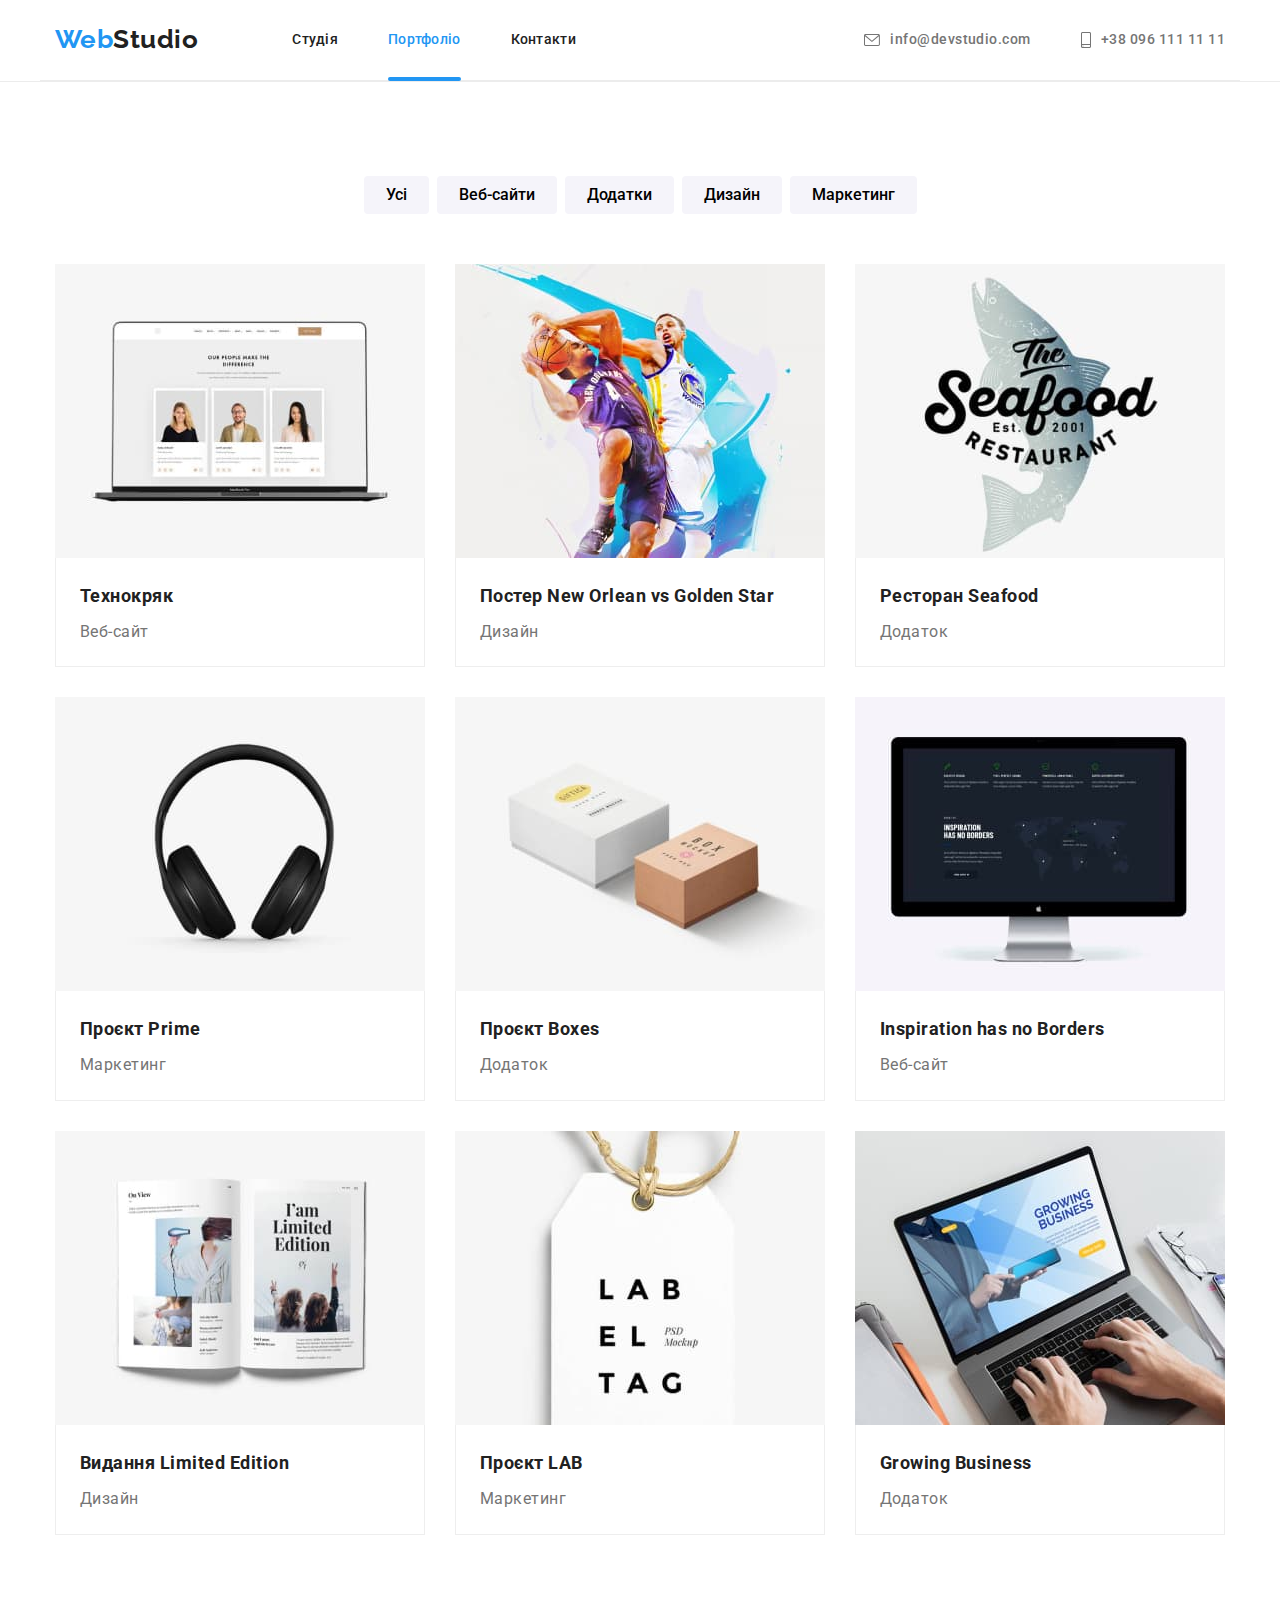
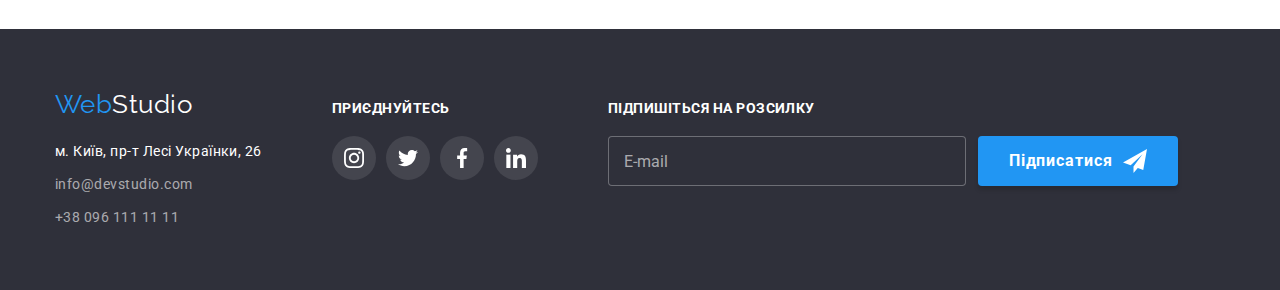
==== portfolio.html @ 0aae11cc "add correction hw8" ====
<!DOCTYPE html>
<html lang="uk">
  <head>
    <meta charset="UTF-8" />
    <meta name="viewport" content="width=device-width, initial-scale=1.0" />
    <title>Document</title>
    <link rel="preconnect" href="https://fonts.googleapis.com" />
    <link rel="preconnect" href="https://fonts.gstatic.com" crossorigin />
    <link
      href="https://fonts.googleapis.com/css2?family=Raleway:wght@700&family=Roboto:wght@400;500;700;900&display=swap"
      rel="stylesheet"
    />
    <link
      rel="stylesheet"
      href="https://cdn.jsdelivr.net/npm/modern-normalize@1.1.0/modern-normalize.min.css"
    />
    <link rel="stylesheet" href="./css/main.min.css" />
  </head>
  <body>
     <header class="page-header">
      <div class="container page-header">
        <nav class="page-navigation">
          <div class="logo">
            <a href="./index.html" class="logo__link" lang="en"
              >Web<span class="header-studio">Studio</span></a
            >
          </div>
          <ul class="menu">
            <li class="menu__item">
              <a class="link menu__link" href="./index.html"
                >Студія</a
              >
            </li>
            <li class="menu__item">
              <a class="link menu__link current-portfolio" href="portfolio.html">Портфоліо</a>
            </li>
            <li class="menu__item">
              <a class="link menu__link" href="#">Контакти</a>
            </li>
          </ul>
        </nav>
        <ul class="header-contact">
          <li class="header__list">
            <a class="link header__link" href="mailto:info@devstudio.com">
              <svg
                aria-label="іконка пошти"
                class="header__icon"
                width="16"
                height="12"
              >
                <use href="./images/symbol-defs2.svg#icon-envelope"></use></svg
              >info@devstudio.com</a
            >
          </li>
          <li class="header__list">
            <a class="link header__link" href="tel:380961111111">
              <svg
                aria-label="іконка телефону"
                class="header__icon"
                width="10"
                height="16"
              >
                <use
                  href="./images/symbol-defs2.svg#icon-smartphone"
                ></use></svg
              >+38 096 111 11 11</a
            >
          </li>
        </ul>
      </div>
    </header>
    <main>
      <section class="section">
        <div class="container hero-portfolio">
          <h1 class="visually-hidden">Portfolio</h1>
          <ul class="list-portfolio">
            <li>
              <button type="button" class="button button-section">Усі</button>
            </li>
            <li>
              <button type="button" class="button button-section">Веб-сайти</button>
            </li>
            <li>
              <button type="button" class="button button-section">Додатки</button>
            </li>
            <li>
              <button type="button" class="button button-section">Дизайн</button>
            </li>
            <li>
              <button type="button" class="button button-section">Маркетинг</button>
            </li>
          </ul>
          <ul class="portfolio-foto">
            <li>
              <a class="portfolio-link" href="#">
                <div class="portfolio-card">
                  <div class="team-list-img-wrapper">
                    <img src="./images/img8.jpg" alt="портрети" width="370" />
                    <p class="overlay">
                      Ресурс пропонує комплексні пропозиції з різним рівнем функціоналу та сервісів.
                      Все це дозволить відвідувачу отримати вичерпні відомості про компанію чи
                      приватну особу.
                    </p>
                  </div>
                  <div class="filter-list">
                    <h2 class="list-title">Технокряк</h2>
                    <p class="text-paragraph">Веб-сайт</p>
                  </div>
                </div>
              </a>
            </li>
            <li>
              <a class="portfolio-link" href="#">
                <div class="portfolio-card">
                  <div class="team-list-img-wrapper">
                    <img src="./images/img9.jpg" alt="гравці баскетболу" width="370" />
                    <p class="overlay">
                      Ресурс пропонує комплексні пропозиції з різним рівнем функціоналу та сервісів.
                      Все це дозволить відвідувачу отримати вичерпні відомості про компанію чи
                      приватну особу.
                    </p>
                  </div>
                  <div class="filter-list">
                    <h2 class="list-title">Постер New Orlean vs Golden Star</h2>
                    <p class="text-paragraph">Дизайн</p>
                  </div>
                </div>
              </a>
            </li>
            <li>
              <a class="portfolio-link" href="#">
                <div class="portfolio-card">
                  <div class="team-list-img-wrapper">
                    <img src="./images/img10.jpg" alt="логотип ресторану" width="370" />
                    <p class="overlay">
                      Ресурс пропонує комплексні пропозиції з різним рівнем функціоналу та сервісів.
                      Все це дозволить відвідувачу отримати вичерпні відомості про компанію чи
                      приватну особу.
                    </p>
                  </div>
                  <div class="filter-list">
                    <h2 class="list-title">Ресторан Seafood</h2>
                    <p class="text-paragraph">Додаток</p>
                  </div>
                </div>
              </a>
            </li>
            <li>
              <a class="portfolio-link" href="#">
                <div class="portfolio-card">
                  <div class="team-list-img-wrapper">
                    <img src="./images/img11.jpg" alt="навушники" width="370" />
                    <p class="overlay">
                      Ресурс пропонує комплексні пропозиції з різним рівнем функціоналу та сервісів.
                      Все це дозволить відвідувачу отримати вичерпні відомості про компанію чи
                      приватну особу.
                    </p>
                  </div>
                  <div class="filter-list">
                    <h2 class="list-title">Проєкт Prime</h2>
                    <p class="text-paragraph">Маркетинг</p>
                  </div>
                </div>
              </a>
            </li>
            <li>
              <a class="portfolio-link" href="#">
                <div class="portfolio-card">
                  <div class="team-list-img-wrapper">
                    <img src="./images/img12.jpg" alt="коробочки" width="370" />
                    <p class="overlay">
                      Ресурс пропонує комплексні пропозиції з різним рівнем функціоналу та сервісів.
                      Все це дозволить відвідувачу отримати вичерпні відомості про компанію чи
                      приватну особу.
                    </p>
                  </div>
                  <div class="filter-list">
                    <h2 class="list-title">Проєкт Boxes</h2>
                    <p class="text-paragraph">Додаток</p>
                  </div>
                </div>
              </a>
            </li>
            <li>
              <a class="portfolio-link" href="#">
                <div class="portfolio-card">
                  <div class="team-list-img-wrapper">
                    <img src="./images/img13.jpg" alt="епл-аймак" width="370" />
                    <p class="overlay">
                      Ресурс пропонує комплексні пропозиції з різним рівнем функціоналу та сервісів.
                      Все це дозволить відвідувачу отримати вичерпні відомості про компанію чи
                      приватну особу.
                    </p>
                  </div>
                  <div class="filter-list">
                    <h2 class="list-title">Inspiration has no Borders</h2>
                    <p class="text-paragraph">Веб-сайт</p>
                  </div>
                </div>
              </a>
            </li>
            <li>
              <a class="portfolio-link" href="#">
                <div class="portfolio-card">
                  <div class="team-list-img-wrapper">
                    <img src="./images/img14.jpg" alt="розгорнута книга" width="370" />
                    <p class="overlay">
                      Ресурс пропонує комплексні пропозиції з різним рівнем функціоналу та сервісів.
                      Все це дозволить відвідувачу отримати вичерпні відомості про компанію чи
                      приватну особу.
                    </p>
                  </div>
                  <div class="filter-list">
                    <h2 class="list-title">Видання Limited Edition</h2>
                    <p class="text-paragraph">Дизайн</p>
                  </div>
                </div>
              </a>
            </li>
            <li>
              <a class="portfolio-link" href="#">
                <div class="portfolio-card">
                  <div class="team-list-img-wrapper">
                    <img src="./images/img15.jpg" alt="бірка" width="370" />
                    <p class="overlay">
                      Ресурс пропонує комплексні пропозиції з різним рівнем функціоналу та сервісів.
                      Все це дозволить відвідувачу отримати вичерпні відомості про компанію чи
                      приватну особу.
                    </p>
                  </div>
                  <div class="filter-list">
                    <h2 class="list-title">Проєкт LAB</h2>
                    <p class="text-paragraph">Маркетинг</p>
                  </div>
                </div>
              </a>
            </li>
            <li>
              <a class="portfolio-link" href="#">
                <div class="portfolio-card">
                  <div class="team-list-img-wrapper">
                    <img src="./images/img16.jpg" alt="людина працює з ноутбуком" width="370" />
                    <p class="overlay">
                      Ресурс пропонує комплексні пропозиції з різним рівнем функціоналу та сервісів.
                      Все це дозволить відвідувачу отримати вичерпні відомості про компанію чи
                      приватну особу.
                    </p>
                  </div>
                  <div class="filter-list">
                    <h2 class="list-title">Growing Business</h2>
                    <p class="text-paragraph">Додаток</p>
                  </div>
                </div>
              </a>
            </li>
          </ul>
        </div>
      </section>
    </main>
    <footer class="footer">
      <div class="container footer-box">
        <div class="footer-general">
          <div class="logo-footer">
            <a href="./index.html" lang="en" class="footer-web"
              >Web<span class="footer-studio">Studio</span></a
            >
          </div>
          <address>
            <ul class="address-list">
              <li class="footer-link">
                <a
                  class="link-address"
                  href="https://goo.gl/maps/7mnVV2R6GEZQQfYV7"
                  target="_blank"
                  rel="noreferrer noopener nofollow"
                  >м. Київ, пр-т Лесі Українки, 26</a
                >
              </li>
              <li class="footer-link">
                <a class="address" href="mailto:info@devstudio.com">info@devstudio.com</a>
              </li>
              <li class="footer-link">
                <a class="address" href="tel:380961111111">+38 096 111 11 11</a>
              </li>
            </ul>
          </address>
        </div>
        <div class="footer-social">
          <p class="social-title">Приєднуйтесь</p>
          <ul class="social-footer-list">
            <li class="social-footer-item">
              <a href="" class="social-footer-link">
                <svg aria-label="іконка інстаграму" class="social-footer-icon">
                  <use href="./images/symbol-defs2.svg#icon-instagram"></use>
                </svg>
              </a>
            </li>
            <li class="social-footer-item">
              <a href="" class="social-footer-link">
                <svg aria-label="іконка твітеру" class="social-footer-icon">
                  <use href="./images/symbol-defs2.svg#icon-twitter"></use>
                </svg>
              </a>
            </li>
            <li class="social-footer-item">
              <a href="" class="social-footer-link">
                <svg aria-label="іконка фейсбуку" class="social-footer-icon">
                  <use href="./images/symbol-defs2.svg#icon-facebook"></use>
                </svg>
              </a>
            </li>
            <li class="social-footer-item">
              <a href="" class="social-footer-link">
                <svg aria-label="іконка лінкедину" class="social-footer-icon">
                  <use href="./images/symbol-defs2.svg#icon-linkedin"></use>
                </svg>
              </a>
            </li>
          </ul>
        </div>
            <div class="footer-signature">
          <p class="footer-form-title">Підпишіться на розсилку</p>
          <form class="footer-form">
            <label class="footer-form-field">
              <input type="email" class="footer-form-iput" name="user_email" placeholder="E-mail" />
            </label>
            <span class="footer-form-input-wrapper">
              <button type="submit" class="footer-form-submit">
                Підписатися
                <svg
                  aria-label="іконка літачка"
                  class="footer-form-button-icon"
                  width="24"
                  height="24"
                >
                  <use href="./images/symbol-defs2.svg#icon-icon-send"></use>
                </svg>
              </button>
            </span>
          </form>
        </div>
      </div>
      </div>
    </footer>
  </body>
</html>
---- css/main.min.css ----
:root{--main-font-family: "Roboto", sans-serif;--main-color: #212121;--main-light-color: #ffffff;--accent-color: #2196f3;--secondary-color: #757575;--footer-color: #2f303a;--button-color: #f5f4fa;--trnsition-dur-and-func: 250ms cubic-bezier(0.4, 0, 0.2, 1)}.visually-hidden{position:absolute;white-space:nowrap;width:1px;height:1px;overflow:hidden;border:0;padding:0;clip:rect(0 0 0 0);clip-path:inset(50%);margin:-1px}h1,h2,h4,p{margin-top:0;margin-bottom:0}ul,ol{margin-top:0;margin-bottom:0;padding-left:0}img{display:block}body{font-family:var(--main-font-family);font-size:16px;color:var(--main-color);letter-spacing:.03em}a{text-decoration:none}li{list-style-type:none}.section{padding-top:94px;padding-bottom:94px}.container{width:1200px;margin-left:auto;margin-right:auto;padding-left:15px;padding-right:15px}.button{border:none;cursor:pointer;font-family:inherit;font-weight:500;font-size:16px;line-height:1.6;background-color:var(--main-light-color);transition:background-color var(--trnsition-dur-and-func),color var(--trnsition-dur-and-func),box-shadow var(--trnsition-dur-and-func)}.button:hover,.button:focus{background-color:var(--accent-color);color:var(--main-light-color);box-shadow:0 2px 2px 0 rgba(0,0,0,.12),0 1px 2px 0 rgba(0,0,0,.08),0 3px 1px 0 rgba(0,0,0,.1)}.title-company{text-align:center;margin-bottom:50px;font-weight:700;font-size:36px;line-height:1.1;color:var(--main-color)}.logo{margin-right:94px}.backdrop{position:fixed;top:0;left:0;z-index:555;width:100%;height:100%;background-color:rgba(0,0,0,.2);transition:opacity 250ms ease,visibility 250ms ease}.backdrop.is-hidden{visibility:hidden;opacity:0;pointer-events:none}.modal{position:absolute;top:50%;left:50%;transform:translate(-50%, -50%);width:528px;min-height:581px;padding:40px;background-color:var(--main-light-color);box-shadow:0 2px 1px 0 rgba(0,0,0,.2),0 1px 1px 0 rgba(0,0,0,.14),0 1px 3px 0 rgba(0,0,0,.12)}.modal-close-btn{position:absolute;top:8px;right:8px;display:flex;align-items:center;justify-content:center;width:30px;height:30px;border-radius:50px;background-color:rgba(0,0,0,0);border:1px solid rgba(0,0,0,.1);padding:0;cursor:pointer;transition:fill var(--trnsition-dur-and-func)}.modal-close-btn:focus,.modal-close-btn:hover{fill:var(--accent-color)}.modal-form-title{font-size:20px;line-height:1.2;font-weight:700;font-family:var(--main-font-family);text-align:center;margin-bottom:30px}.modal-form{display:flex;flex-direction:column}.modal-form-field{margin-bottom:10px}.modal-form-field-desc{display:block;margin-bottom:4px;font-size:12px;line-height:1.2;color:var(--secondary-color)}.modal-form-input-wrapper{position:relative;display:block}.modal-form-input{width:100%;height:40px;border-radius:4px;border:1px solid rgba(33,33,33,.2);padding-left:42px;transition:border-color var(--trnsition-dur-and-func)}.modal-form-input:focus{border-color:var(--accent-color);outline:none}.modal-form-input-icon{position:absolute;top:50%;left:12px;transform:translateY(-50%);transition:fill var(--trnsition-dur-and-func)}.modal-form-input:focus+.modal-form-input-icon{fill:var(--accent-color)}.modal-form-message{display:block;width:100%;height:120px;border-radius:4px;border:1px solid rgba(33,33,33,.2);padding:12px 16px;resize:none;transition:border-color var(--trnsition-dur-and-func)}.modal-form-message::placeholder{font-weight:400;font-size:12px;font-family:var(--main-font-family);color:rgba(117,117,117,.5)}.modal-form-message:focus{border-color:var(--accent-color);outline:none}.modal-form-link{position:relative;color:var(--accent-color)}.modal-form-link::after{position:absolute;content:"";display:block;bottom:6px;width:100%;height:1px;background-color:var(--accent-color);border-radius:1px}.modal-form-check-field{display:flex;align-items:center;margin-bottom:30px;font-weight:400;font-size:14px;line-height:1.7;color:var(--secondary-color)}.modal-form-check{position:absolute;appearance:none}.modal-form-own-checkbox{margin-right:7px;border-radius:2px;border:1px solid var(--main-color);cursor:pointer}.modal-form-check:checked+.modal-form-own-checkbox{background-color:var(--accent-color);border:none}.modal-form-own-checkbox-icon{display:none}.modal-form-check:checked+.modal-form-own-checkbox .modal-form-own-checkbox-icon{display:block}.modal-form-submit{display:block;border-radius:4px;padding:10px 32px;min-width:200px;margin-left:auto;margin-right:auto;border:none;font-family:"Roboto";font-style:normal;font-weight:700;font-size:16px;line-height:1.8;letter-spacing:.06em;cursor:pointer;background-color:var(--accent-color);color:var(--main-light-color);box-shadow:0 4px 4px 0 rgba(0,0,0,.15);transition:background-color var(--trnsition-dur-and-func)}.modal-form-submit:hover,.modal-form-submit:focus{background-color:#188ce8}.page-header{border-bottom:1px solid #ececec;background-color:var(--main-light-color)}.page-header{display:flex;justify-content:space-between;align-items:center}.header-studio{font-size:26px;line-height:1.2;font-weight:700;font-family:"Raleway",sans-serif;color:var(--main-color)}.logo__link{font-size:26px;line-height:1.2;font-weight:700;font-family:"Raleway",sans-serif;color:var(--accent-color)}.page-navigation{display:flex;align-items:center}.menu{display:flex;align-items:center;column-gap:50px}.menu__item{display:block}.header-contact{display:flex;align-items:center;margin-left:auto;gap:50px}.menu__link{padding-top:32px;padding-bottom:32px;color:var(--main-color);font-weight:500;font-size:14px;line-height:1.1;letter-spacing:.02em}.link.menu__link{position:relative;display:inline-block;transition:color var(--trnsition-dur-and-func)}.link.header__link{display:flex;align-items:center;color:var(--secondary-color);transition:color var(--trnsition-dur-and-func)}.link:hover,.link:focus{background-color:var(--accent-color);color:var(--accent-color);background-color:var(--main-light-color)}.header__icon{margin-right:10px;justify-content:center;align-items:center;fill:currentColor}.header__link{padding-top:32px;padding-bottom:32px;font-weight:500;font-size:14px;line-height:1.1;color:var(--secondary-color)}.header__list{display:block}.current-studio{color:var(--accent-color)}.current-studio::after{position:absolute;content:"";display:block;bottom:-1px;width:100%;height:4px;background-color:var(--accent-color);border-radius:2px}.hero-box__title{margin-bottom:30px;font-weight:900;font-size:44px;line-height:1.3;color:var(--main-light-color);text-transform:uppercase;text-align:center}.hero.img{max-width:1600px;height:600px;margin-right:auto;margin-left:auto;background-image:linear-gradient(rgba(47, 48, 58, 0.4), rgba(47, 48, 58, 0.4)),url("../images/Img17.jpg");background-size:cover}.container.hero-box{width:700px}.hero{padding-top:200px;padding-bottom:200px;background:var(--footer-color)}.hero-box__button{display:block;border-radius:4px;padding:10px 32px;min-width:216px;margin-left:auto;margin-right:auto;border:none;font-family:"Roboto";font-style:normal;font-weight:700;font-size:16px;line-height:1.8;letter-spacing:.06em;cursor:pointer;background-color:var(--accent-color);color:var(--main-light-color);transition:background-color var(--trnsition-dur-and-func)}.hero-box__button:hover,.hero-box__button:focus{background-color:#188ce8;color:var(--main-light-color)}.features-section{padding-top:94px;padding-bottom:94px}.features{display:flex;gap:30px}.features-text{width:270px}.background-features{display:flex;background-color:var(--button-color);height:120px;margin-bottom:30px;align-items:center;justify-content:center}.section-title{margin-top:0;margin-bottom:10px;font-weight:700;font-size:14px;line-height:1.1;color:var(--footer-color);text-transform:uppercase}.section-text{font-weight:400;font-size:14px;line-height:1.7;color:var(--secondary-color)}.labor-section{padding-bottom:94px}.examples-list-img-wrapper{position:relative}.overlay-examples{position:absolute;display:flex;align-items:center;justify-content:center;bottom:0;width:100%;height:70px;background-color:rgba(47,48,58,.8);color:var(--main-light-color);font-weight:700;font-size:14px;line-height:1.1;text-transform:uppercase}.examples{display:flex;gap:30px}.company-box{display:flex;gap:30px}.our-company{padding-top:94px;padding-bottom:94px;background-color:var(--button-color)}.text-company{background-color:var(--main-light-color)}.company-info{text-align:center;padding:30px}.img-title{margin-top:0;margin-bottom:10px;font-weight:500;font-size:16px;line-height:1.1;color:var(--main-color);letter-spacing:.03em}.foto-text{font-weight:400;font-size:16px;line-height:1.1;margin-bottom:16px;color:var(--secondary-color)}.social-list-link{display:flex;align-items:center;justify-content:center;width:44px;height:44px;border-radius:50%;background-color:#fff;transition:background-color var(--trnsition-dur-and-func)}.social-list-link:hover,.social-list-link:focus{background-color:var(--accent-color)}.social-list{display:flex;justify-content:center;column-gap:10px}.social-list-icon{width:20px;height:20px;fill:#afb1b8;transition:fill var(--trnsition-dur-and-func)}.social-list-link:hover .social-list-icon,.social-list-link:focus .social-list-icon{fill:#fff}.client-list{display:flex;align-items:center;justify-content:center;gap:30px}.client-list-link{display:flex;align-items:center;justify-content:center;border-radius:4px;border:1px solid #afb1b8;background-color:var(--main-light-color);color:#afb1b8;width:170px;height:92px;transition:color var(--trnsition-dur-and-func),border var(--trnsition-dur-and-func)}.client-list-link:hover,.client-list-link:focus{color:var(--accent-color);border-color:var(--accent-color)}.client-logo{fill:currentColor}.footer{padding-top:60px;padding-bottom:60px;background:#2f303a}.logo-footer{display:inline-block;margin-bottom:20px}.footer-box{display:flex;gap:70px;align-items:baseline}.footer-web{color:var(--accent-color);font-size:26px;line-height:1.2;font-family:"Raleway",sans-serif}.footer-studio{color:var(--main-light-color);font-size:26px;line-height:1.2;font-family:"Raleway",sans-serif}.link-address{color:var(--main-light-color);font-style:normal;font-weight:400;font-size:14px;line-height:1.7;transition:color var(--trnsition-dur-and-func)}.link-address:hover,.link-address:focus{color:var(--accent-color)}.address{color:rgba(255,255,255,.6);font-size:14px;line-height:1.7;font-style:normal;transition:color var(--trnsition-dur-and-func)}.address:hover,.address:focus{color:var(--accent-color)}.social-title{margin-top:0;margin-bottom:20px;font-weight:700;font-size:14px;line-height:1.1;color:var(--main-light-color);text-transform:uppercase}.social-footer-link{display:flex;display:flex;align-items:center;justify-content:center;width:44px;height:44px;border-radius:50%;background-color:rgba(255,255,255,.1);transition:background-color var(--trnsition-dur-and-func)}.social-footer-link:hover,.social-footer-link:focus{background-color:var(--accent-color)}.social-footer-list{display:flex;align-items:center;justify-content:center;column-gap:10px}.social-footer-icon{width:20px;height:20px;fill:#fff}.footer-link{margin-bottom:9px}.footer-link:last-child{margin-bottom:0}.footer-form{display:flex}.footer-form-field{margin-right:12px}.footer-form-button-icon{margin-left:10px}.footer-form-iput-wrapper{display:block}.footer-form-iput{width:100%;height:50px;width:358px;border-radius:4px;border:1px solid rgba(33,33,33,.2);padding:15px;background-color:#2f303a;border:1px solid rgba(255,255,255,.3);color:rgba(255,255,255,.6)}.footer-form-iput::placeholder{font-family:var(--main-font-family);font-size:16px;font-weight:400;line-height:1.3;color:rgba(255,255,255,.6)}.footer-form-title{margin-top:0;margin-bottom:20px;font-weight:700;font-size:14px;line-height:1.1;color:var(--main-light-color);text-transform:uppercase}.footer-form-submit{display:flex;align-items:center;justify-content:center;border-radius:4px;min-width:200px;min-height:50px;margin-left:auto;margin-right:auto;border:none;font-family:"Roboto";font-style:normal;font-weight:700;font-size:16px;line-height:1.8;letter-spacing:.06em;cursor:pointer;background-color:var(--accent-color);color:var(--main-light-color);box-shadow:0 4px 4px 0 rgba(0,0,0,.15);transition:background-color var(--trnsition-dur-and-func)}.footer-form-submit:hover,.footer-form-submit:focus{background-color:#188ce8}.container.hero-portfolio{margin-left:auto;margin-right:auto}.list-portfolio{display:flex;align-items:center;justify-content:center;gap:8px;margin-bottom:50px}.portfolio-foto{display:flex;gap:30px;flex-wrap:wrap}.filter-list{padding:20px 24px;border-bottom:1px solid #eee;border-left:1px solid #eee;border-right:1px solid #eee}.portfolio-link{display:block;transition:box-shadow var(--trnsition-dur-and-func)}.portfolio-link:hover,.portfolio-link:focus{box-shadow:0px 1px 1px rgba(0,0,0,.12),0px 4px 4px rgba(0,0,0,.06),1px 4px 6px rgba(0,0,0,.16)}.current-portfolio{color:var(--accent-color)}.current-portfolio::after{position:absolute;content:"";display:block;bottom:-1px;width:100%;height:4px;background-color:var(--accent-color);border-radius:2px}.button-section{padding:6px 22px;border-radius:4px;background:var(--button-color)}.team-list-img-wrapper{position:relative;overflow:hidden}.overlay{position:absolute;top:0;left:0;height:100%;width:100%;font-size:18px;overflow:auto;color:var(--main-light-color);background-color:rgba(33,150,243,.9);padding:63px 24px;line-height:1.6;transform:translateY(100%);transition:transform var(--trnsition-dur-and-func)}.portfolio-link:hover .overlay,.portfolio-link:focus .overlay{transform:translate(0%)}.list-title{margin-bottom:4px;font-weight:700;font-size:18px;line-height:2;color:var(--main-color)}.text-paragraph{font-weight:400;font-size:16px;line-height:1.8;color:var(--secondary-color)}/*# sourceMappingURL=main.min.css.map */
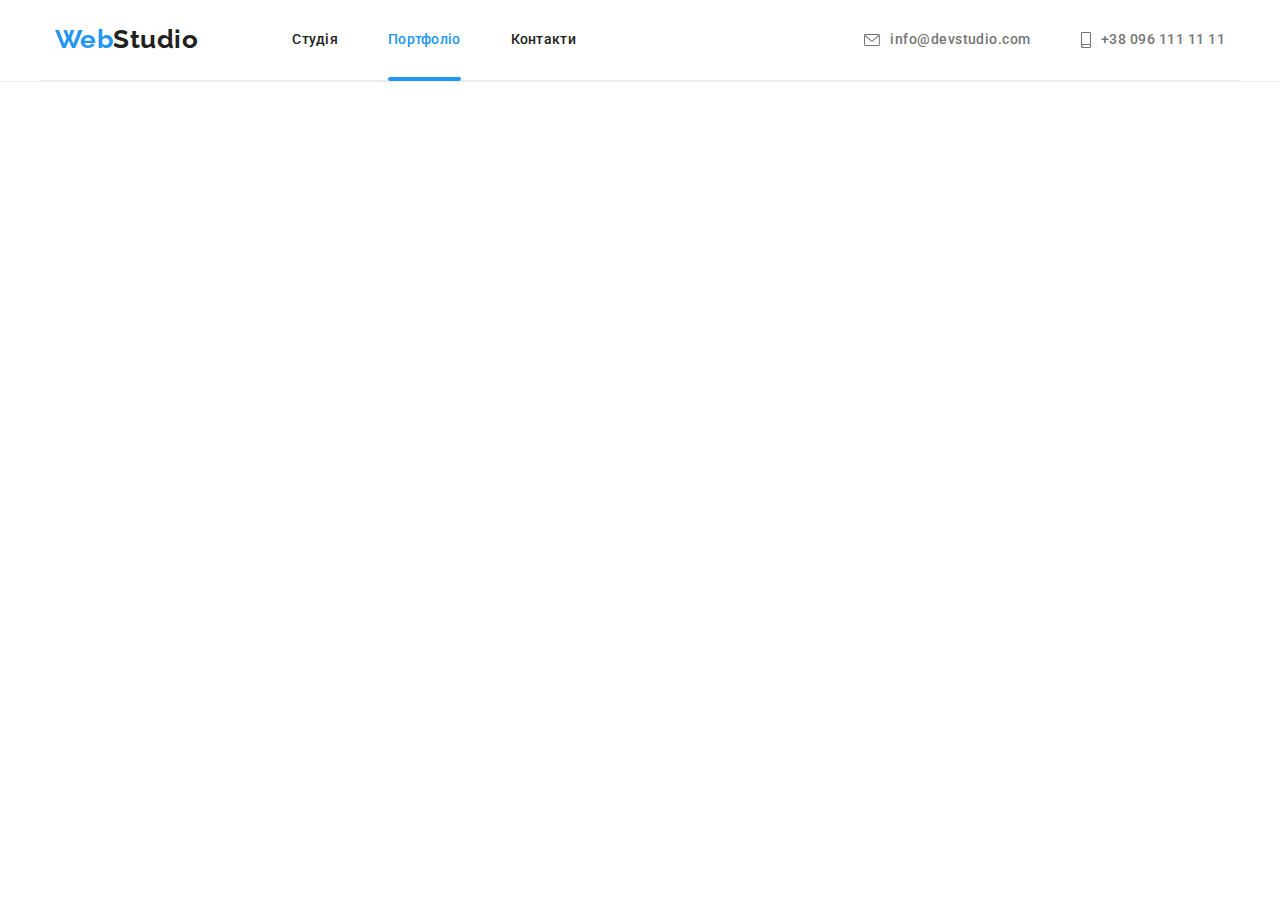
==== commit 6d91e77e: "add correction hw8-1" ====
--- a/portfolio.html
+++ b/portfolio.html
@@ -17,7 +17,7 @@
     <link rel="stylesheet" href="./css/main.min.css" />
   </head>
   <body>
-     <header class="page-header">
+    <header class="page-header">
       <div class="container page-header">
         <nav class="page-navigation">
           <div class="logo">
@@ -27,12 +27,12 @@
           </div>
           <ul class="menu">
             <li class="menu__item">
-              <a class="link menu__link" href="./index.html"
-                >Студія</a
+              <a class="link menu__link" href="./index.html">Студія</a>
+            </li>
+            <li class="menu__item">
+              <a class="link menu__link current-portfolio" href="portfolio.html"
+                >Портфоліо</a
               >
-            </li>
-            <li class="menu__item">
-              <a class="link menu__link current-portfolio" href="portfolio.html">Портфоліо</a>
             </li>
             <li class="menu__item">
               <a class="link menu__link" href="#">Контакти</a>
@@ -69,7 +69,7 @@
         </ul>
       </div>
     </header>
-    <main>
+    <!-- <main>
       <section class="section">
         <div class="container hero-portfolio">
           <h1 class="visually-hidden">Portfolio</h1>
@@ -343,4 +343,6 @@
       </div>
     </footer>
   </body>
+</html> -->
+  </body>
 </html>
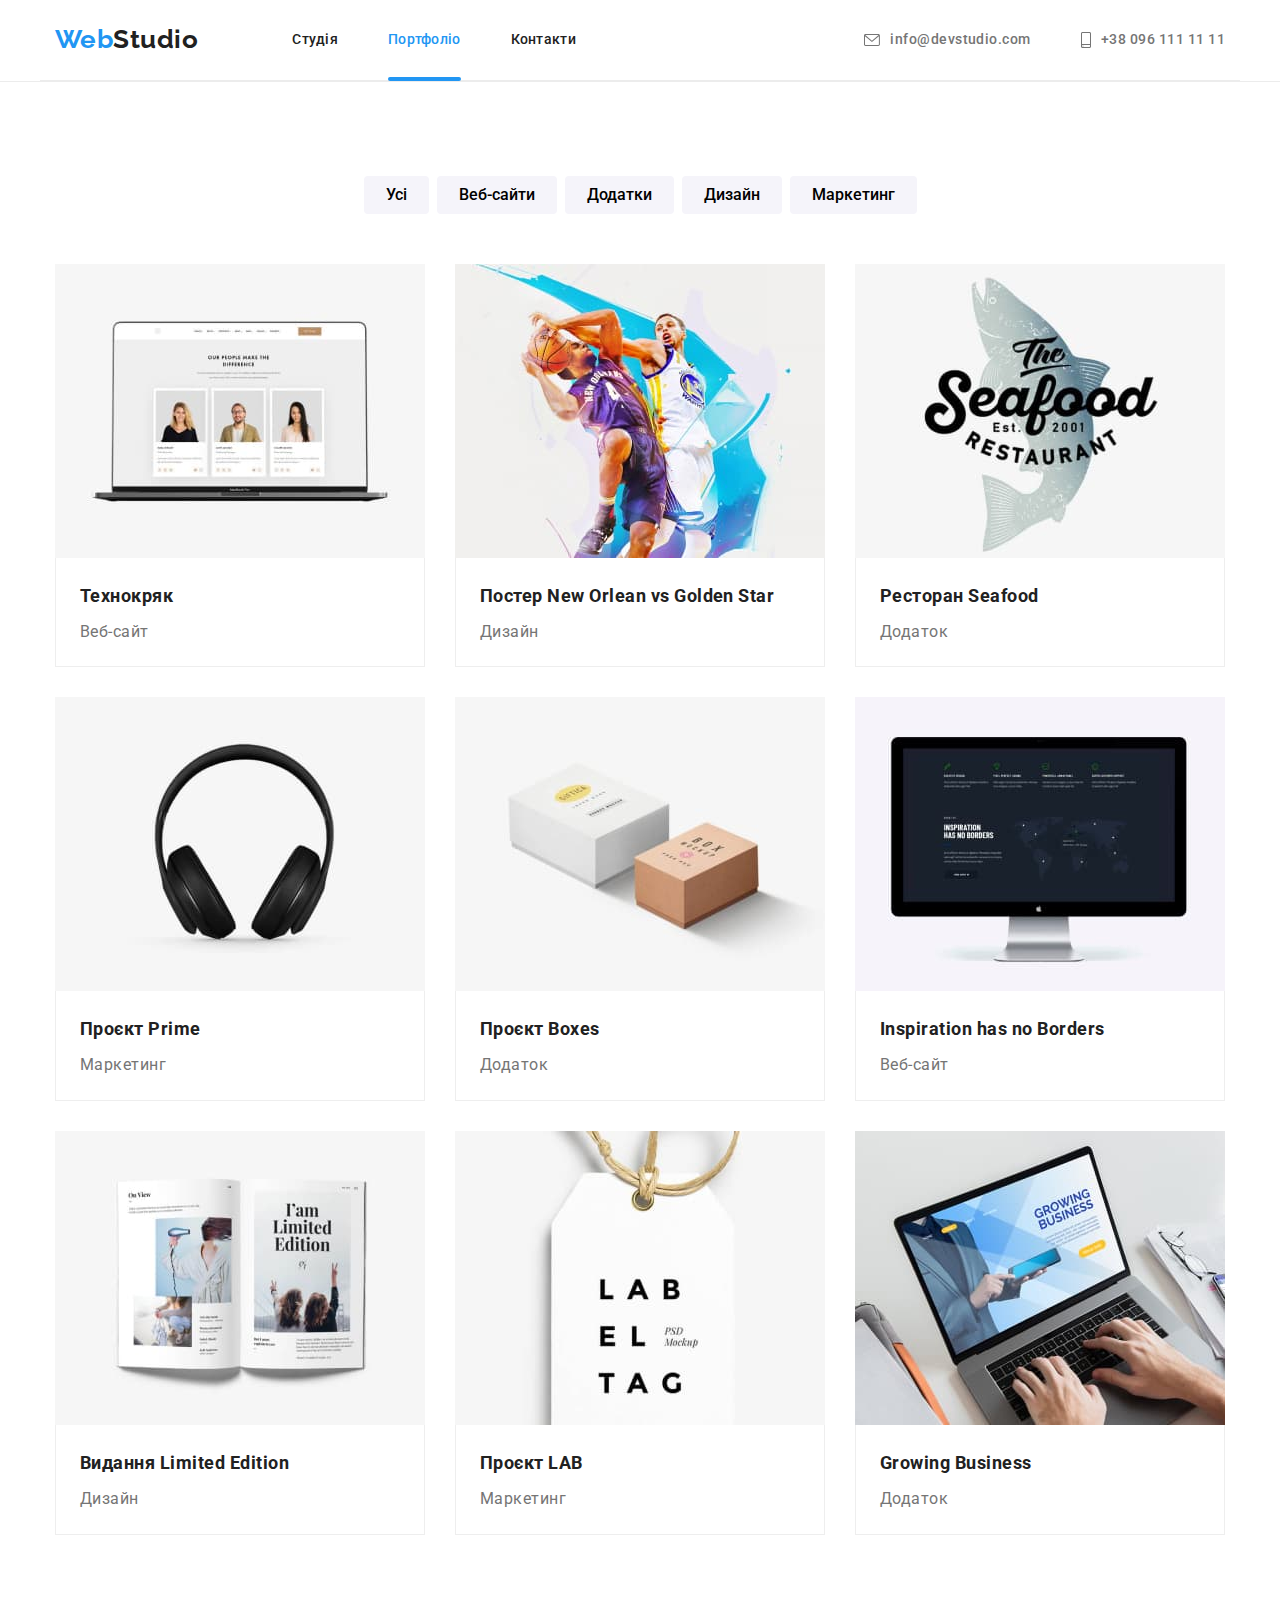
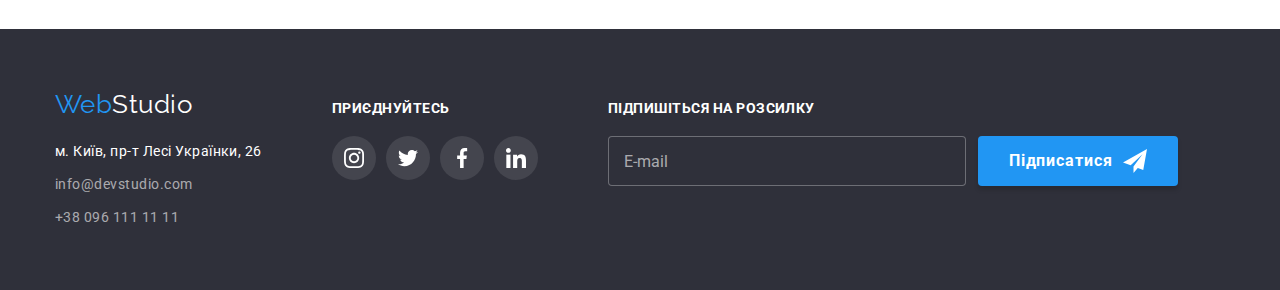
==== commit 5d4ffb45: "add correct hm 8-2" ====
--- a/portfolio.html
+++ b/portfolio.html
@@ -69,7 +69,7 @@
         </ul>
       </div>
     </header>
-    <!-- <main>
+    <main>
       <section class="section">
         <div class="container hero-portfolio">
           <h1 class="visually-hidden">Portfolio</h1>
@@ -343,6 +343,6 @@
       </div>
     </footer>
   </body>
-</html> -->
+</html>
   </body>
 </html>
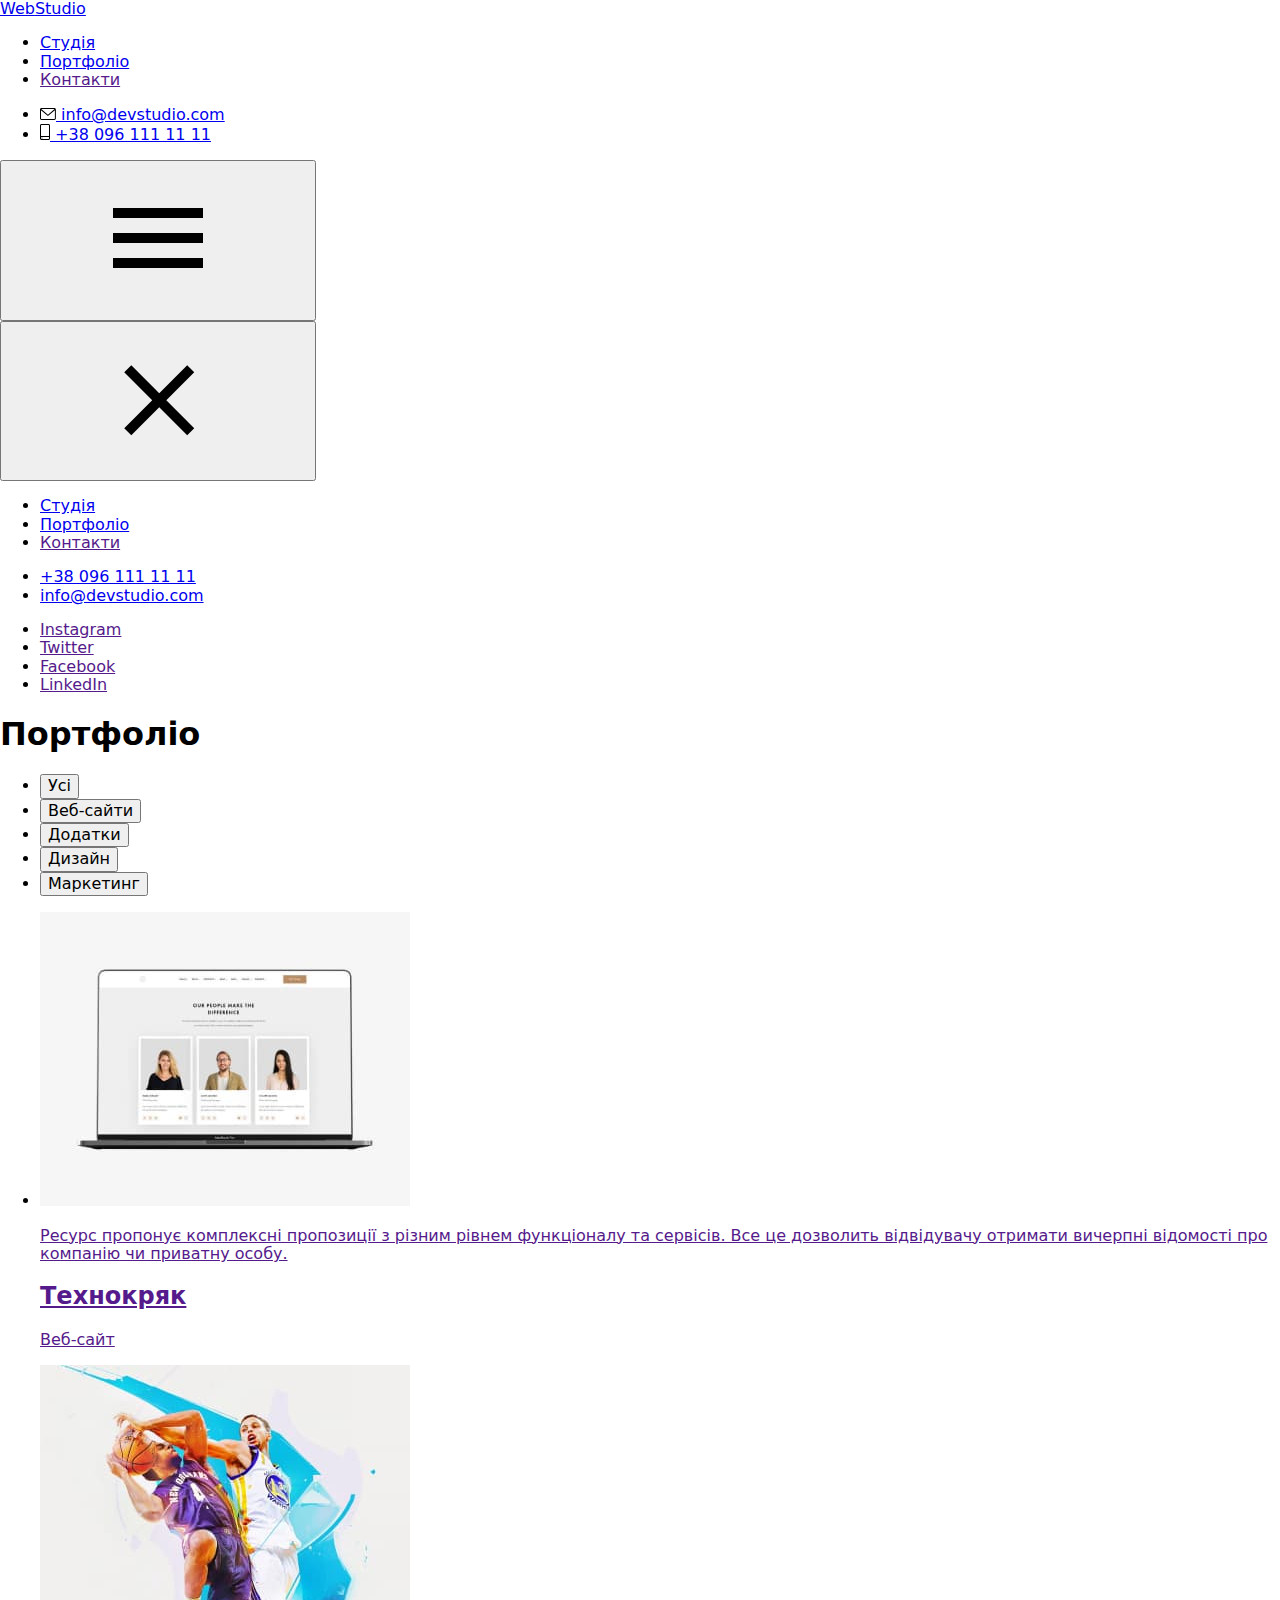
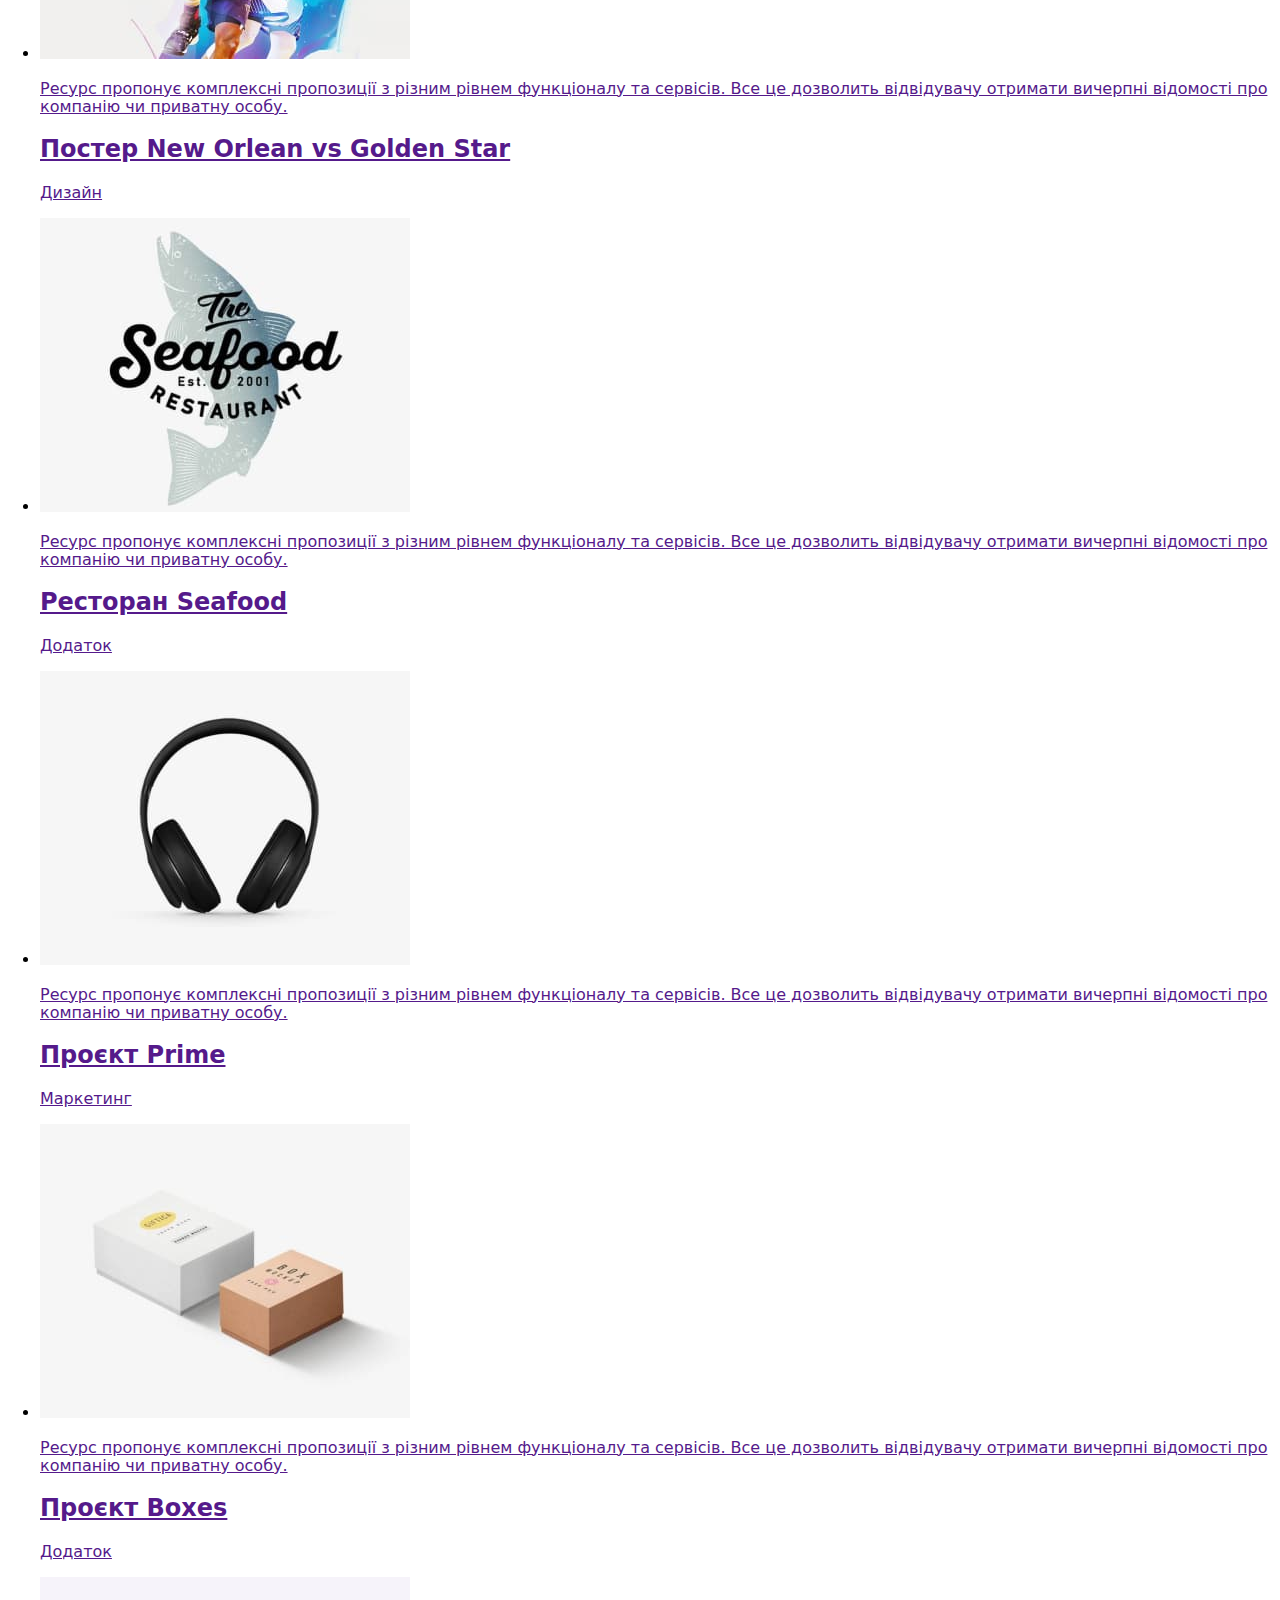
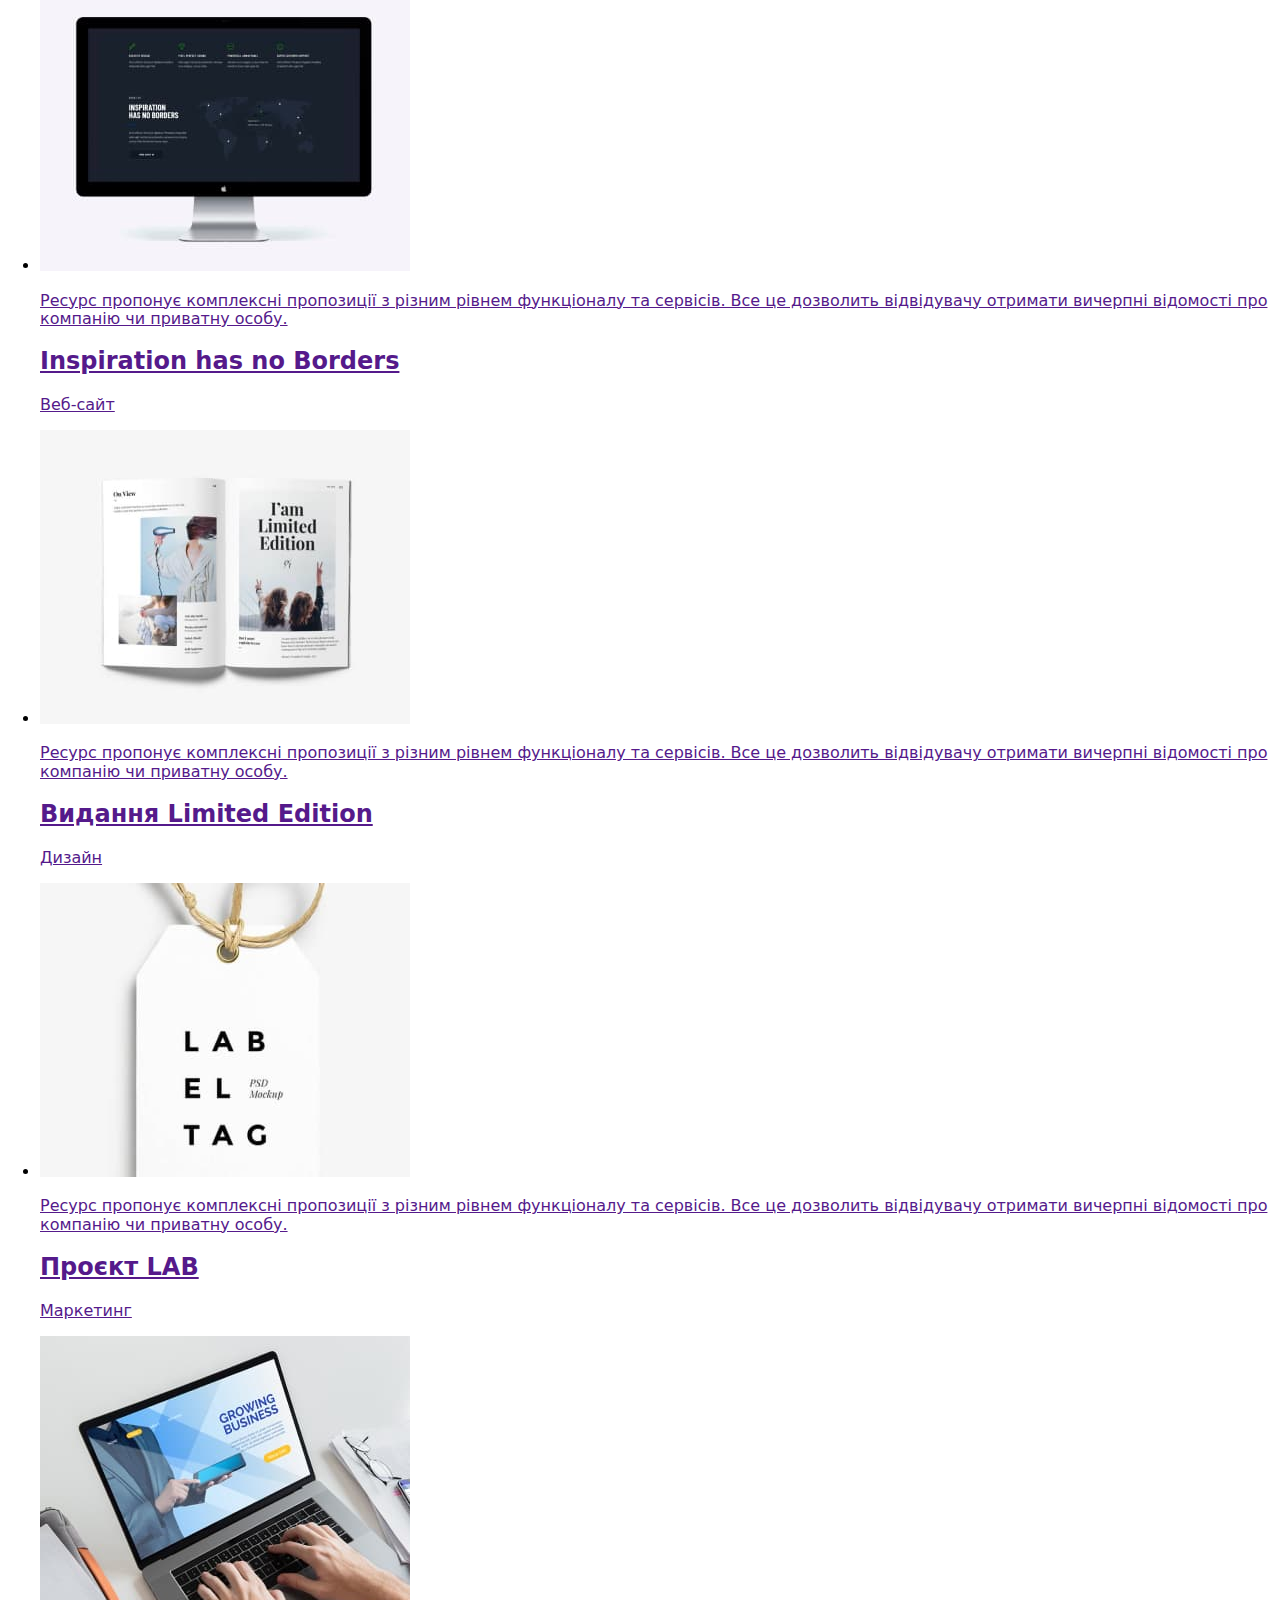
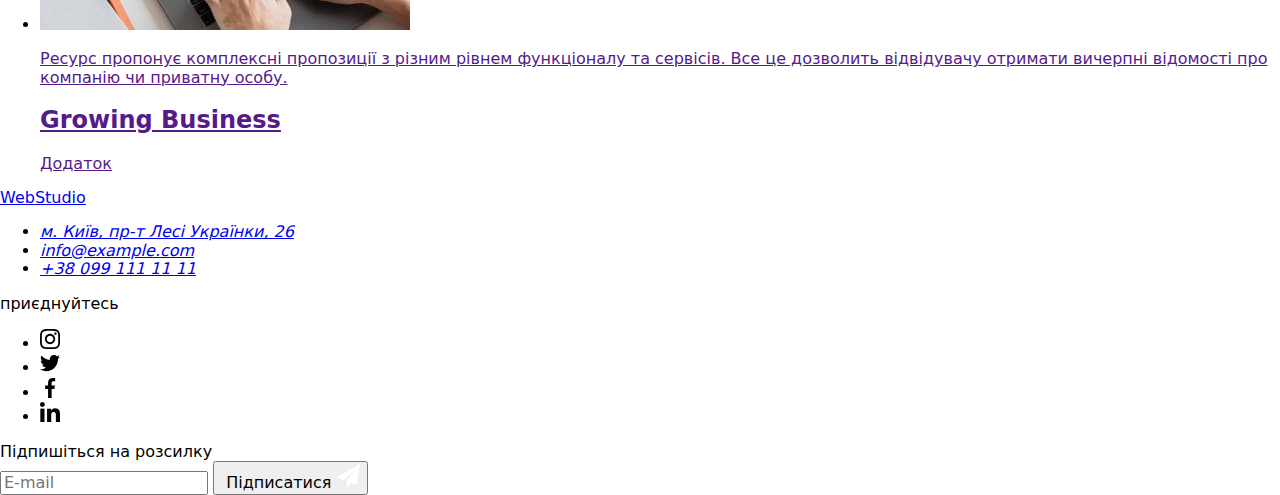
==== commit 3e44f006: "added changes" ====
--- a/portfolio.html
+++ b/portfolio.html
@@ -2,8 +2,9 @@
 <html lang="uk">
   <head>
     <meta charset="UTF-8" />
+    <meta http-equiv="X-UA-Compatible" content="IE=edge" />
     <meta name="viewport" content="width=device-width, initial-scale=1.0" />
-    <title>Document</title>
+    <title>Web Studio</title>
     <link rel="preconnect" href="https://fonts.googleapis.com" />
     <link rel="preconnect" href="https://fonts.gstatic.com" crossorigin />
     <link
@@ -16,240 +17,550 @@
     />
     <link rel="stylesheet" href="./css/main.min.css" />
   </head>
+
   <body>
     <header class="page-header">
-      <div class="container page-header">
-        <nav class="page-navigation">
-          <div class="logo">
-            <a href="./index.html" class="logo__link" lang="en"
-              >Web<span class="header-studio">Studio</span></a
-            >
-          </div>
+      <div class="page-header__container container">
+        <a class="logo page-header__logo link" href="./index.html"
+          >Web<span class="page-header__logo_black-text">Studio</span>
+        </a>
+        <nav class="page-header__menu">
           <ul class="menu">
-            <li class="menu__item">
-              <a class="link menu__link" href="./index.html">Студія</a>
-            </li>
-            <li class="menu__item">
-              <a class="link menu__link current-portfolio" href="portfolio.html"
+            <li class="list">
+              <a class="menu__link link" href="./index.html">Студія</a>
+            </li>
+            <li class="list">
+              <a
+                class="menu__link menu__link_current link"
+                href="./portfolio.html"
                 >Портфоліо</a
               >
             </li>
-            <li class="menu__item">
-              <a class="link menu__link" href="#">Контакти</a>
+            <li class="list">
+              <a class="menu__link link" href="">Контакти</a>
             </li>
           </ul>
         </nav>
-        <ul class="header-contact">
-          <li class="header__list">
-            <a class="link header__link" href="mailto:info@devstudio.com">
-              <svg
-                aria-label="іконка пошти"
-                class="header__icon"
-                width="16"
-                height="12"
+        <ul class="page-header__contact">
+          <li class="page-header__item_width-email list">
+            <a
+              class="page-header__contacts-link link"
+              href="mailto:info@devstudio.com"
+            >
+              <svg lang="en" aria-label="e-mail icon" width="16" height="12">
+                <use href="./images/symbol-defs2.svg#icon-envelope"></use>
+              </svg>
+              info@devstudio.com</a
+            >
+          </li>
+          <li class="page-header__item_width-tell list">
+            <a class="page-header__contacts-link link" href="tel:+380961111111">
+              <svg lang="en" aria-label="phone icon" width="10" height="16">
+                <use href="./images/symbol-defs2.svg#icon-smartphone"></use>
+              </svg>
+              +38 096 111 11 11</a
+            >
+          </li>
+        </ul>
+        <button
+          type="button"
+          class="page-header__btn js-open-menu"
+          aria-expanded="false"
+          aria-controls="mobile-menu"
+        >
+          <svg
+            class="page-header__icon-burger"
+            lang="en"
+            aria-label="menu button"
+          >
+            <use href="./images/symbol-defs2.svg#icon-burger"></use>
+          </svg>
+        </button>
+      </div>
+    </header>
+    <div class="mobile-menu js-menu-container" id="mobile-menu">
+      <div class="container mobile-menu__container">
+        <button class="mobile-menu__btn js-close-menu">
+          <svg
+            class="mobile-menu__icon-close"
+            lang="en"
+            aria-label="menu close button"
+          >
+            <use href="./images/symbol-defs2.svg#icon-close-mobile"></use>
+          </svg>
+        </button>
+        <nav class="mobile-menu-nav">
+          <ul class="mobile-menu-nav__container">
+            <li class="list">
+              <a
+                class="mobile-menu-nav__link mobile-menu-nav__link_current link"
+                href="./index.html"
+                >Студія</a
               >
-                <use href="./images/symbol-defs2.svg#icon-envelope"></use></svg
+            </li>
+            <li class="list">
+              <a class="mobile-menu-nav__link link" href="./portfolio.html"
+                >Портфоліо</a
+              >
+            </li>
+            <li class="list">
+              <a class="mobile-menu-nav__link link" href="">Контакти</a>
+            </li>
+          </ul>
+        </nav>
+        <ul class="mobile-menu-contacts">
+          <li class="list">
+            <a class="mobile-menu-contacts__tell link" href="tel:+380961111111"
+              >+38 096 111 11 11</a
+            >
+          </li>
+          <li class="list">
+            <a
+              class="mobile-menu-contacts__email link"
+              href="mailto:info@devstudio.com"
               >info@devstudio.com</a
             >
           </li>
-          <li class="header__list">
-            <a class="link header__link" href="tel:380961111111">
-              <svg
-                aria-label="іконка телефону"
-                class="header__icon"
-                width="10"
-                height="16"
-              >
-                <use
-                  href="./images/symbol-defs2.svg#icon-smartphone"
-                ></use></svg
-              >+38 096 111 11 11</a
-            >
+        </ul>
+        <ul class="mobile-menu-social">
+          <li class="mobile-menu-social__item list">
+            <a class="mobile-menu-social__link link" href="">Instagram</a>
+          </li>
+          <li class="mobile-menu-social__item list">
+            <a class="mobile-menu-social__link link" href="">Twitter</a>
+          </li>
+          <li class="mobile-menu-social__item list">
+            <a class="mobile-menu-social__link link" href="">Facebook</a>
+          </li>
+          <li class="mobile-menu-social__item list">
+            <a class="mobile-menu-social__link link" href="">LinkedIn</a>
           </li>
         </ul>
       </div>
-    </header>
+    </div>
+
     <main>
+      <h1 class="visually-hidden">Портфоліо</h1>
       <section class="section">
-        <div class="container hero-portfolio">
-          <h1 class="visually-hidden">Portfolio</h1>
-          <ul class="list-portfolio">
-            <li>
-              <button type="button" class="button button-section">Усі</button>
-            </li>
-            <li>
-              <button type="button" class="button button-section">Веб-сайти</button>
-            </li>
-            <li>
-              <button type="button" class="button button-section">Додатки</button>
-            </li>
-            <li>
-              <button type="button" class="button button-section">Дизайн</button>
-            </li>
-            <li>
-              <button type="button" class="button button-section">Маркетинг</button>
+        <div class="project__container container">
+          <ul class="filter list">
+            <li><button class="filter__btn" type="button">Усі</button></li>
+            <li>
+              <button class="filter__btn" type="button">Веб-сайти</button>
+            </li>
+            <li><button class="filter__btn" type="button">Додатки</button></li>
+            <li><button class="filter__btn" type="button">Дизайн</button></li>
+            <li>
+              <button class="filter__btn" type="button">Маркетинг</button>
             </li>
           </ul>
-          <ul class="portfolio-foto">
-            <li>
-              <a class="portfolio-link" href="#">
-                <div class="portfolio-card">
-                  <div class="team-list-img-wrapper">
-                    <img src="./images/img8.jpg" alt="портрети" width="370" />
-                    <p class="overlay">
-                      Ресурс пропонує комплексні пропозиції з різним рівнем функціоналу та сервісів.
-                      Все це дозволить відвідувачу отримати вичерпні відомості про компанію чи
-                      приватну особу.
-                    </p>
-                  </div>
-                  <div class="filter-list">
-                    <h2 class="list-title">Технокряк</h2>
-                    <p class="text-paragraph">Веб-сайт</p>
-                  </div>
-                </div>
-              </a>
-            </li>
-            <li>
-              <a class="portfolio-link" href="#">
-                <div class="portfolio-card">
-                  <div class="team-list-img-wrapper">
-                    <img src="./images/img9.jpg" alt="гравці баскетболу" width="370" />
-                    <p class="overlay">
-                      Ресурс пропонує комплексні пропозиції з різним рівнем функціоналу та сервісів.
-                      Все це дозволить відвідувачу отримати вичерпні відомості про компанію чи
-                      приватну особу.
-                    </p>
-                  </div>
-                  <div class="filter-list">
-                    <h2 class="list-title">Постер New Orlean vs Golden Star</h2>
-                    <p class="text-paragraph">Дизайн</p>
-                  </div>
-                </div>
-              </a>
-            </li>
-            <li>
-              <a class="portfolio-link" href="#">
-                <div class="portfolio-card">
-                  <div class="team-list-img-wrapper">
-                    <img src="./images/img10.jpg" alt="логотип ресторану" width="370" />
-                    <p class="overlay">
-                      Ресурс пропонує комплексні пропозиції з різним рівнем функціоналу та сервісів.
-                      Все це дозволить відвідувачу отримати вичерпні відомості про компанію чи
-                      приватну особу.
-                    </p>
-                  </div>
-                  <div class="filter-list">
-                    <h2 class="list-title">Ресторан Seafood</h2>
-                    <p class="text-paragraph">Додаток</p>
-                  </div>
-                </div>
-              </a>
-            </li>
-            <li>
-              <a class="portfolio-link" href="#">
-                <div class="portfolio-card">
-                  <div class="team-list-img-wrapper">
-                    <img src="./images/img11.jpg" alt="навушники" width="370" />
-                    <p class="overlay">
-                      Ресурс пропонує комплексні пропозиції з різним рівнем функціоналу та сервісів.
-                      Все це дозволить відвідувачу отримати вичерпні відомості про компанію чи
-                      приватну особу.
-                    </p>
-                  </div>
-                  <div class="filter-list">
-                    <h2 class="list-title">Проєкт Prime</h2>
-                    <p class="text-paragraph">Маркетинг</p>
-                  </div>
-                </div>
-              </a>
-            </li>
-            <li>
-              <a class="portfolio-link" href="#">
-                <div class="portfolio-card">
-                  <div class="team-list-img-wrapper">
-                    <img src="./images/img12.jpg" alt="коробочки" width="370" />
-                    <p class="overlay">
-                      Ресурс пропонує комплексні пропозиції з різним рівнем функціоналу та сервісів.
-                      Все це дозволить відвідувачу отримати вичерпні відомості про компанію чи
-                      приватну особу.
-                    </p>
-                  </div>
-                  <div class="filter-list">
-                    <h2 class="list-title">Проєкт Boxes</h2>
-                    <p class="text-paragraph">Додаток</p>
-                  </div>
-                </div>
-              </a>
-            </li>
-            <li>
-              <a class="portfolio-link" href="#">
-                <div class="portfolio-card">
-                  <div class="team-list-img-wrapper">
-                    <img src="./images/img13.jpg" alt="епл-аймак" width="370" />
-                    <p class="overlay">
-                      Ресурс пропонує комплексні пропозиції з різним рівнем функціоналу та сервісів.
-                      Все це дозволить відвідувачу отримати вичерпні відомості про компанію чи
-                      приватну особу.
-                    </p>
-                  </div>
-                  <div class="filter-list">
-                    <h2 class="list-title">Inspiration has no Borders</h2>
-                    <p class="text-paragraph">Веб-сайт</p>
-                  </div>
-                </div>
-              </a>
-            </li>
-            <li>
-              <a class="portfolio-link" href="#">
-                <div class="portfolio-card">
-                  <div class="team-list-img-wrapper">
-                    <img src="./images/img14.jpg" alt="розгорнута книга" width="370" />
-                    <p class="overlay">
-                      Ресурс пропонує комплексні пропозиції з різним рівнем функціоналу та сервісів.
-                      Все це дозволить відвідувачу отримати вичерпні відомості про компанію чи
-                      приватну особу.
-                    </p>
-                  </div>
-                  <div class="filter-list">
-                    <h2 class="list-title">Видання Limited Edition</h2>
-                    <p class="text-paragraph">Дизайн</p>
-                  </div>
-                </div>
-              </a>
-            </li>
-            <li>
-              <a class="portfolio-link" href="#">
-                <div class="portfolio-card">
-                  <div class="team-list-img-wrapper">
-                    <img src="./images/img15.jpg" alt="бірка" width="370" />
-                    <p class="overlay">
-                      Ресурс пропонує комплексні пропозиції з різним рівнем функціоналу та сервісів.
-                      Все це дозволить відвідувачу отримати вичерпні відомості про компанію чи
-                      приватну особу.
-                    </p>
-                  </div>
-                  <div class="filter-list">
-                    <h2 class="list-title">Проєкт LAB</h2>
-                    <p class="text-paragraph">Маркетинг</p>
-                  </div>
-                </div>
-              </a>
-            </li>
-            <li>
-              <a class="portfolio-link" href="#">
-                <div class="portfolio-card">
-                  <div class="team-list-img-wrapper">
-                    <img src="./images/img16.jpg" alt="людина працює з ноутбуком" width="370" />
-                    <p class="overlay">
-                      Ресурс пропонує комплексні пропозиції з різним рівнем функціоналу та сервісів.
-                      Все це дозволить відвідувачу отримати вичерпні відомості про компанію чи
-                      приватну особу.
-                    </p>
-                  </div>
-                  <div class="filter-list">
-                    <h2 class="list-title">Growing Business</h2>
-                    <p class="text-paragraph">Додаток</p>
-                  </div>
+          <ul class="project-list list">
+            <li>
+              <a class="project-list__link link" href="">
+                <div class="project-list__thumb">
+                  <picture>
+                    <source
+                      srcset="
+                        ./images/images1/desktop/portfolio1.jpg    1x,
+                        ./images/images1/desktop/portfolio1@2x.jpg 2x
+                      "
+                      media="(min-width:1200px)"
+                    />
+                    <source
+                      srcset="
+                        ./images/images1/tablet/portfolio1.jpg    1x,
+                        ./images/images1/tablet/portfolio1@2x.jpg 2x
+                      "
+                      media="(min-width:768px)"
+                    />
+                    <source
+                      srcset="
+                        ./images/images1/mobil/portfolio1.jpg    1x,
+                        ./images/images1/mobil/portfolio1@2x.jpg 2x
+                      "
+                      media="(max-width:767px)"
+                    />
+                    <img
+                      src="./images/images1/mobil/portfolio1.jpg"
+                      alt="екран ноутбука з зображенням веб-сторінки"
+                    />
+                  </picture>
+                  <div class="overlay">
+                    <p class="overlay__label">
+                      Ресурс пропонує комплексні пропозиції з різним рівнем
+                      функціоналу та сервісів. Все це дозволить відвідувачу
+                      отримати вичерпні відомості про компанію чи приватну
+                      особу.
+                    </p>
+                  </div>
+                </div>
+                <div class="project-list__card">
+                  <h2 class="project-list__heading">Технокряк</h2>
+                  <p class="project-list__desc">Веб-сайт</p>
+                </div>
+              </a>
+            </li>
+            <li>
+              <a class="project-list__link link" href="">
+                <div class="project-list__thumb">
+                  <picture>
+                    <source
+                      srcset="
+                        ./images/images1/desktop/portfolio2.jpg    1x,
+                        ./images/images1/desktop/portfolio2@2x.jpg 2x
+                      "
+                      media="(min-width:1200px)"
+                    />
+                    <source
+                      srcset="
+                        ./images/images1/tablet/portfolio2.jpg    1x,
+                        ./images/images1/tablet/portfolio2@2x.jpg 2x
+                      "
+                      media="(min-width:768px)"
+                    />
+                    <source
+                      srcset="
+                        ./images/images1/mobil/portfolio2.jpg    1x,
+                        ./images/images1/mobil/portfolio2@2x.jpg 2x
+                      "
+                      media="(max-width:767px)"
+                    />
+                    <img
+                      src="./images/images1/mobil/portfolio2.jpg"
+                      alt="гравці баскетболу"
+                    />
+                  </picture>
+                  <div class="overlay">
+                    <p class="overlay__label">
+                      Ресурс пропонує комплексні пропозиції з різним рівнем
+                      функціоналу та сервісів. Все це дозволить відвідувачу
+                      отримати вичерпні відомості про компанію чи приватну
+                      особу.
+                    </p>
+                  </div>
+                </div>
+                <div class="project-list__card">
+                  <h2 class="project-list__heading">
+                    Постер New Orlean vs Golden Star
+                  </h2>
+                  <p class="project-list__desc">Дизайн</p>
+                </div>
+              </a>
+            </li>
+            <li>
+              <a class="project-list__link link" href="">
+                <div class="project-list__thumb">
+                  <picture>
+                    <source
+                      srcset="
+                        ./images/images1/desktop/portfolio3.jpg    1x,
+                        ./images/images1/desktop/portfolio3@2x.jpg 2x
+                      "
+                      media="(min-width:1200px)"
+                    />
+                    <source
+                      srcset="
+                        ./images/images1/tablet/portfolio3.jpg    1x,
+                        ./images/images1/tablet/portfolio3@2x.jpg 2x
+                      "
+                      media="(min-width:768px)"
+                    />
+                    <source
+                      srcset="
+                        ./images/images1/mobil/portfolio3.jpg    1x,
+                        ./images/images1/mobil/portfolio3@2x.jpg 2x
+                      "
+                      media="(max-width:767px)"
+                    />
+                    <img
+                      src="./images/images1/mobil/portfolio3.jpg"
+                      alt="логотип ресторану"
+                    />
+                  </picture>
+                  <div class="overlay">
+                    <p class="overlay__label">
+                      Ресурс пропонує комплексні пропозиції з різним рівнем
+                      функціоналу та сервісів. Все це дозволить відвідувачу
+                      отримати вичерпні відомості про компанію чи приватну
+                      особу.
+                    </p>
+                  </div>
+                </div>
+                <div class="project-list__card">
+                  <h2 class="project-list__heading">Ресторан Seafood</h2>
+                  <p class="project-list__desc">Додаток</p>
+                </div>
+              </a>
+            </li>
+            <li>
+              <a class="project-list__link link" href="">
+                <div class="project-list__thumb">
+                  <picture>
+                    <source
+                      srcset="
+                        ./images/images1/desktop/portfolio4.jpg    1x,
+                        ./images/images1/desktop/portfolio4@2x.jpg 2x
+                      "
+                      media="(min-width:1200px)"
+                    />
+                    <source
+                      srcset="
+                        ./images/images1/tablet/portfolio4.jpg    1x,
+                        ./images/images1/tablet/portfolio4@2x.jpg 2x
+                      "
+                      media="(min-width:768px)"
+                    />
+                    <source
+                      srcset="
+                        ./images/images1/mobil/portfolio4.jpg    1x,
+                        ./images/images1/mobil/portfolio4@2x.jpg 2x
+                      "
+                      media="(max-width:767px)"
+                    />
+                    <img
+                      src="./images/images1/mobil/portfolio4.jpg"
+                      alt="навушники"
+                    />
+                  </picture>
+                  <div class="overlay">
+                    <p class="overlay__label">
+                      Ресурс пропонує комплексні пропозиції з різним рівнем
+                      функціоналу та сервісів. Все це дозволить відвідувачу
+                      отримати вичерпні відомості про компанію чи приватну
+                      особу.
+                    </p>
+                  </div>
+                </div>
+                <div class="project-list__card">
+                  <h2 class="project-list__heading">Проєкт Prime</h2>
+                  <p class="project-list__desc">Маркетинг</p>
+                </div>
+              </a>
+            </li>
+            <li>
+              <a class="project-list__link link" href="">
+                <div class="project-list__thumb">
+                  <picture>
+                    <source
+                      srcset="
+                        ./images/images1/desktop/portfolio5.jpg    1x,
+                        ./images/images1/desktop/portfolio5@2x.jpg 2x
+                      "
+                      media="(min-width:1200px)"
+                    />
+                    <source
+                      srcset="
+                        ./images/images1/tablet/portfolio5.jpg    1x,
+                        ./images/images1/tablet/portfolio5@2x.jpg 2x
+                      "
+                      media="(min-width:768px)"
+                    />
+                    <source
+                      srcset="
+                        ./images/images1/mobil/portfolio5.jpg    1x,
+                        ./images/images1/mobil/portfolio5@2x.jpg 2x
+                      "
+                      media="(max-width:767px)"
+                    />
+                    <img
+                      src="./images/images1/mobil/portfolio5.jpg"
+                      alt="коробочки"
+                    />
+                  </picture>
+                  <div class="overlay">
+                    <p class="overlay__label">
+                      Ресурс пропонує комплексні пропозиції з різним рівнем
+                      функціоналу та сервісів. Все це дозволить відвідувачу
+                      отримати вичерпні відомості про компанію чи приватну
+                      особу.
+                    </p>
+                  </div>
+                </div>
+                <div class="project-list__card">
+                  <h2 class="project-list__heading">Проєкт Boxes</h2>
+                  <p class="project-list__desc">Додаток</p>
+                </div>
+              </a>
+            </li>
+            <li>
+              <a class="project-list__link link" href="">
+                <div class="project-list__thumb">
+                  <picture>
+                    <source
+                      srcset="
+                        ./images/images1/desktop/portfolio6.jpg    1x,
+                        ./images/images1/desktop/portfolio6@2x.jpg 2x
+                      "
+                      media="(min-width:1200px)"
+                    />
+                    <source
+                      srcset="
+                        ./images/images1/tablet/portfolio6.jpg    1x,
+                        ./images/images1/tablet/portfolio6@2x.jpg 2x
+                      "
+                      media="(min-width:768px)"
+                    />
+                    <source
+                      srcset="
+                        ./images/images1/mobil/portfolio6.jpg    1x,
+                        ./images/images1/mobil/portfolio6@2x.jpg 2x
+                      "
+                      media="(max-width:767px)"
+                    />
+                    <img
+                      src="./images/images1/mobil/portfolio6.jpg"
+                      alt="епл-аймак"
+                    />
+                  </picture>
+                  <div class="overlay">
+                    <p class="overlay__label">
+                      Ресурс пропонує комплексні пропозиції з різним рівнем
+                      функціоналу та сервісів. Все це дозволить відвідувачу
+                      отримати вичерпні відомості про компанію чи приватну
+                      особу.
+                    </p>
+                  </div>
+                </div>
+                <div class="project-list__card">
+                  <h2 class="project-list__heading">
+                    Inspiration has no Borders
+                  </h2>
+                  <p class="project-list__desc">Веб-сайт</p>
+                </div>
+              </a>
+            </li>
+            <li>
+              <a class="project-list__link link" href="">
+                <div class="project-list__thumb">
+                  <picture>
+                    <source
+                      srcset="
+                        ./images/images1/desktop/portfolio7.jpg    1x,
+                        ./images/images1/desktop/portfolio7@2x.jpg 2x
+                      "
+                      media="(min-width:1200px)"
+                    />
+                    <source
+                      srcset="
+                        ./images/images1/tablet/portfolio7.jpg    1x,
+                        ./images/images1/tablet/portfolio7@2x.jpg 2x
+                      "
+                      media="(min-width:768px)"
+                    />
+                    <source
+                      srcset="
+                        ./images/images1/mobil/portfolio7.jpg    1x,
+                        ./images/images1/mobil/portfolio7@2x.jpg 2x
+                      "
+                      media="(max-width:767px)"
+                    />
+                    <img
+                      src="./images/images1/mobil/portfolio7.jpg"
+                      alt="розгорнута книга"
+                    />
+                  </picture>
+                  <div class="overlay">
+                    <p class="overlay__label">
+                      Ресурс пропонує комплексні пропозиції з різним рівнем
+                      функціоналу та сервісів. Все це дозволить відвідувачу
+                      отримати вичерпні відомості про компанію чи приватну
+                      особу.
+                    </p>
+                  </div>
+                </div>
+                <div class="project-list__card">
+                  <h2 class="project-list__heading">Видання Limited Edition</h2>
+                  <p class="project-list__desc">Дизайн</p>
+                </div>
+              </a>
+            </li>
+            <li>
+              <a class="project-list__link link" href="">
+                <div class="project-list__thumb">
+                  <picture>
+                    <source
+                      srcset="
+                        ./images/images1/desktop/portfolio8.jpg    1x,
+                        ./images/images1/desktop/portfolio8@2x.jpg 2x
+                      "
+                      media="(min-width:1200px)"
+                    />
+                    <source
+                      srcset="
+                        ./images/images1/tablet/portfolio8.jpg    1x,
+                        ./images/images1/tablet/portfolio8@2x.jpg 2x
+                      "
+                      media="(min-width:768px)"
+                    />
+                    <source
+                      srcset="
+                        ./images/images1/mobil/portfolio8.jpg    1x,
+                        ./images/images1/mobil/portfolio8@2x.jpg 2x
+                      "
+                      media="(max-width:767px)"
+                    />
+                    <img
+                      src="./images/images1/mobil/portfolio8.jpg"
+                      alt="бірка з надписом"
+                    />
+                  </picture>
+                  <div class="overlay">
+                    <p class="overlay__label">
+                      Ресурс пропонує комплексні пропозиції з різним рівнем
+                      функціоналу та сервісів. Все це дозволить відвідувачу
+                      отримати вичерпні відомості про компанію чи приватну
+                      особу.
+                    </p>
+                  </div>
+                </div>
+                <div class="project-list__card">
+                  <h2 class="project-list__heading">Проєкт LAB</h2>
+                  <p class="project-list__desc">Маркетинг</p>
+                </div>
+              </a>
+            </li>
+            <li>
+              <a class="project-list__link link" href="">
+                <div class="project-list__thumb">
+                  <picture>
+                    <source
+                      srcset="
+                        ./images/images1/desktop/portfolio9.jpg    1x,
+                        ./images/images1/desktop/portfolio9@2x.jpg 2x
+                      "
+                      media="(min-width:1200px)"
+                    />
+                    <source
+                      srcset="
+                        ./images/images1/tablet/portfolio9.jpg    1x,
+                        ./images/images1/tablet/portfolio9@2x.jpg 2x
+                      "
+                      media="(min-width:768px)"
+                    />
+                    <source
+                      srcset="
+                        ./images/images1/mobil/portfolio9.jpg    1x,
+                        ./images/images1/mobil/portfolio9@2x.jpg 2x
+                      "
+                      media="(max-width:767px)"
+                    />
+                    <img
+                      src="./images/images1/mobil/portfolio9.jpg"
+                      alt="людина працює з ноутбуком"
+                    />
+                  </picture>
+                  <div class="overlay">
+                    <p class="overlay__label">
+                      Ресурс пропонує комплексні пропозиції з різним рівнем
+                      функціоналу та сервісів. Все це дозволить відвідувачу
+                      отримати вичерпні відомості про компанію чи приватну
+                      особу.
+                    </p>
+                  </div>
+                </div>
+                <div class="project-list__card">
+                  <h2 class="project-list__heading">Growing Business</h2>
+                  <p class="project-list__desc">Додаток</p>
                 </div>
               </a>
             </li>
@@ -257,92 +568,110 @@
         </div>
       </section>
     </main>
-    <footer class="footer">
-      <div class="container footer-box">
-        <div class="footer-general">
-          <div class="logo-footer">
-            <a href="./index.html" lang="en" class="footer-web"
-              >Web<span class="footer-studio">Studio</span></a
-            >
-          </div>
+
+    <footer class="page-footer">
+      <div class="page-footer__container container">
+        <div class="page-footer__address_container">
+          <a class="logo page-footer__logo link" href="./index.html"
+            >Web<span class="page-footer__logo_white-text">Studio</span>
+          </a>
           <address>
-            <ul class="address-list">
-              <li class="footer-link">
+            <ul class="page-footer__address list">
+              <li>
                 <a
-                  class="link-address"
-                  href="https://goo.gl/maps/7mnVV2R6GEZQQfYV7"
+                  class="page-footer__address-link link"
+                  href="https://goo.gl/maps/CPtrU1FHBa2aNyZL9"
                   target="_blank"
-                  rel="noreferrer noopener nofollow"
+                  rel="noopener noreferrer nofollow"
                   >м. Київ, пр-т Лесі Українки, 26</a
                 >
               </li>
-              <li class="footer-link">
-                <a class="address" href="mailto:info@devstudio.com">info@devstudio.com</a>
+              <li>
+                <a
+                  class="page-footer__contacts link"
+                  href="mailto:info@example.com"
+                  >info@example.com</a
+                >
               </li>
-              <li class="footer-link">
-                <a class="address" href="tel:380961111111">+38 096 111 11 11</a>
+              <li>
+                <a class="page-footer__contacts link" href="tel:+380991111111"
+                  >+38 099 111 11 11</a
+                >
               </li>
             </ul>
           </address>
         </div>
-        <div class="footer-social">
-          <p class="social-title">Приєднуйтесь</p>
-          <ul class="social-footer-list">
-            <li class="social-footer-item">
-              <a href="" class="social-footer-link">
-                <svg aria-label="іконка інстаграму" class="social-footer-icon">
+        <div>
+          <p class="page-footer__label">приєднуйтесь</p>
+          <ul class="page-footer__social-list list">
+            <li class="page-footer__social-list-item">
+              <a class="page-footer__social-links link" href="">
+                <svg
+                  lang="en"
+                  aria-label="instagram icon"
+                  width="20"
+                  height="20"
+                >
                   <use href="./images/symbol-defs2.svg#icon-instagram"></use>
                 </svg>
               </a>
             </li>
-            <li class="social-footer-item">
-              <a href="" class="social-footer-link">
-                <svg aria-label="іконка твітеру" class="social-footer-icon">
+            <li class="page-footer__social-list-item">
+              <a class="page-footer__social-links link" href="">
+                <svg lang="en" aria-label="twitter icon" width="20" height="20">
                   <use href="./images/symbol-defs2.svg#icon-twitter"></use>
                 </svg>
               </a>
             </li>
-            <li class="social-footer-item">
-              <a href="" class="social-footer-link">
-                <svg aria-label="іконка фейсбуку" class="social-footer-icon">
+            <li class="page-footer__social-list-item">
+              <a class="page-footer__social-links link" href="">
+                <svg
+                  lang="en"
+                  aria-label="facebook icon"
+                  width="20"
+                  height="20"
+                >
                   <use href="./images/symbol-defs2.svg#icon-facebook"></use>
                 </svg>
               </a>
             </li>
-            <li class="social-footer-item">
-              <a href="" class="social-footer-link">
-                <svg aria-label="іконка лінкедину" class="social-footer-icon">
+            <li class="page-footer__social-list-item">
+              <a class="page-footer__social-links link" href="">
+                <svg
+                  lang="en"
+                  aria-label="linkedin icon"
+                  width="20"
+                  height="20"
+                >
                   <use href="./images/symbol-defs2.svg#icon-linkedin"></use>
                 </svg>
               </a>
             </li>
           </ul>
         </div>
-            <div class="footer-signature">
-          <p class="footer-form-title">Підпишіться на розсилку</p>
-          <form class="footer-form">
-            <label class="footer-form-field">
-              <input type="email" class="footer-form-iput" name="user_email" placeholder="E-mail" />
-            </label>
-            <span class="footer-form-input-wrapper">
-              <button type="submit" class="footer-form-submit">
-                Підписатися
-                <svg
-                  aria-label="іконка літачка"
-                  class="footer-form-button-icon"
-                  width="24"
-                  height="24"
-                >
-                  <use href="./images/symbol-defs2.svg#icon-icon-send"></use>
-                </svg>
-              </button>
-            </span>
-          </form>
-        </div>
-      </div>
+        <form name="newsletter_subscription" class="subscription-form">
+          <label class="subscription-form__label" for="email-subscription"
+            >Підпишіться на розсилку</label
+          >
+          <div class="subscription-form__container">
+            <input
+              class="subscription-form__field"
+              type="email"
+              id="email-subscription"
+              placeholder="E-mail"
+              required
+            />
+            <button type="submit" class="subscription-form__btn button">
+              &nbsp;Підписатися
+              <svg lang="en" aria-label="send icon" width="24" height="24">
+                <use href="./images/symbol-defs2.svg#icon-icon-send"></use>
+              </svg>
+            </button>
+          </div>
+        </form>
       </div>
     </footer>
+
+    <script src="./js/mobile-menu.js"></script>
   </body>
 </html>
-  </body>
-</html>
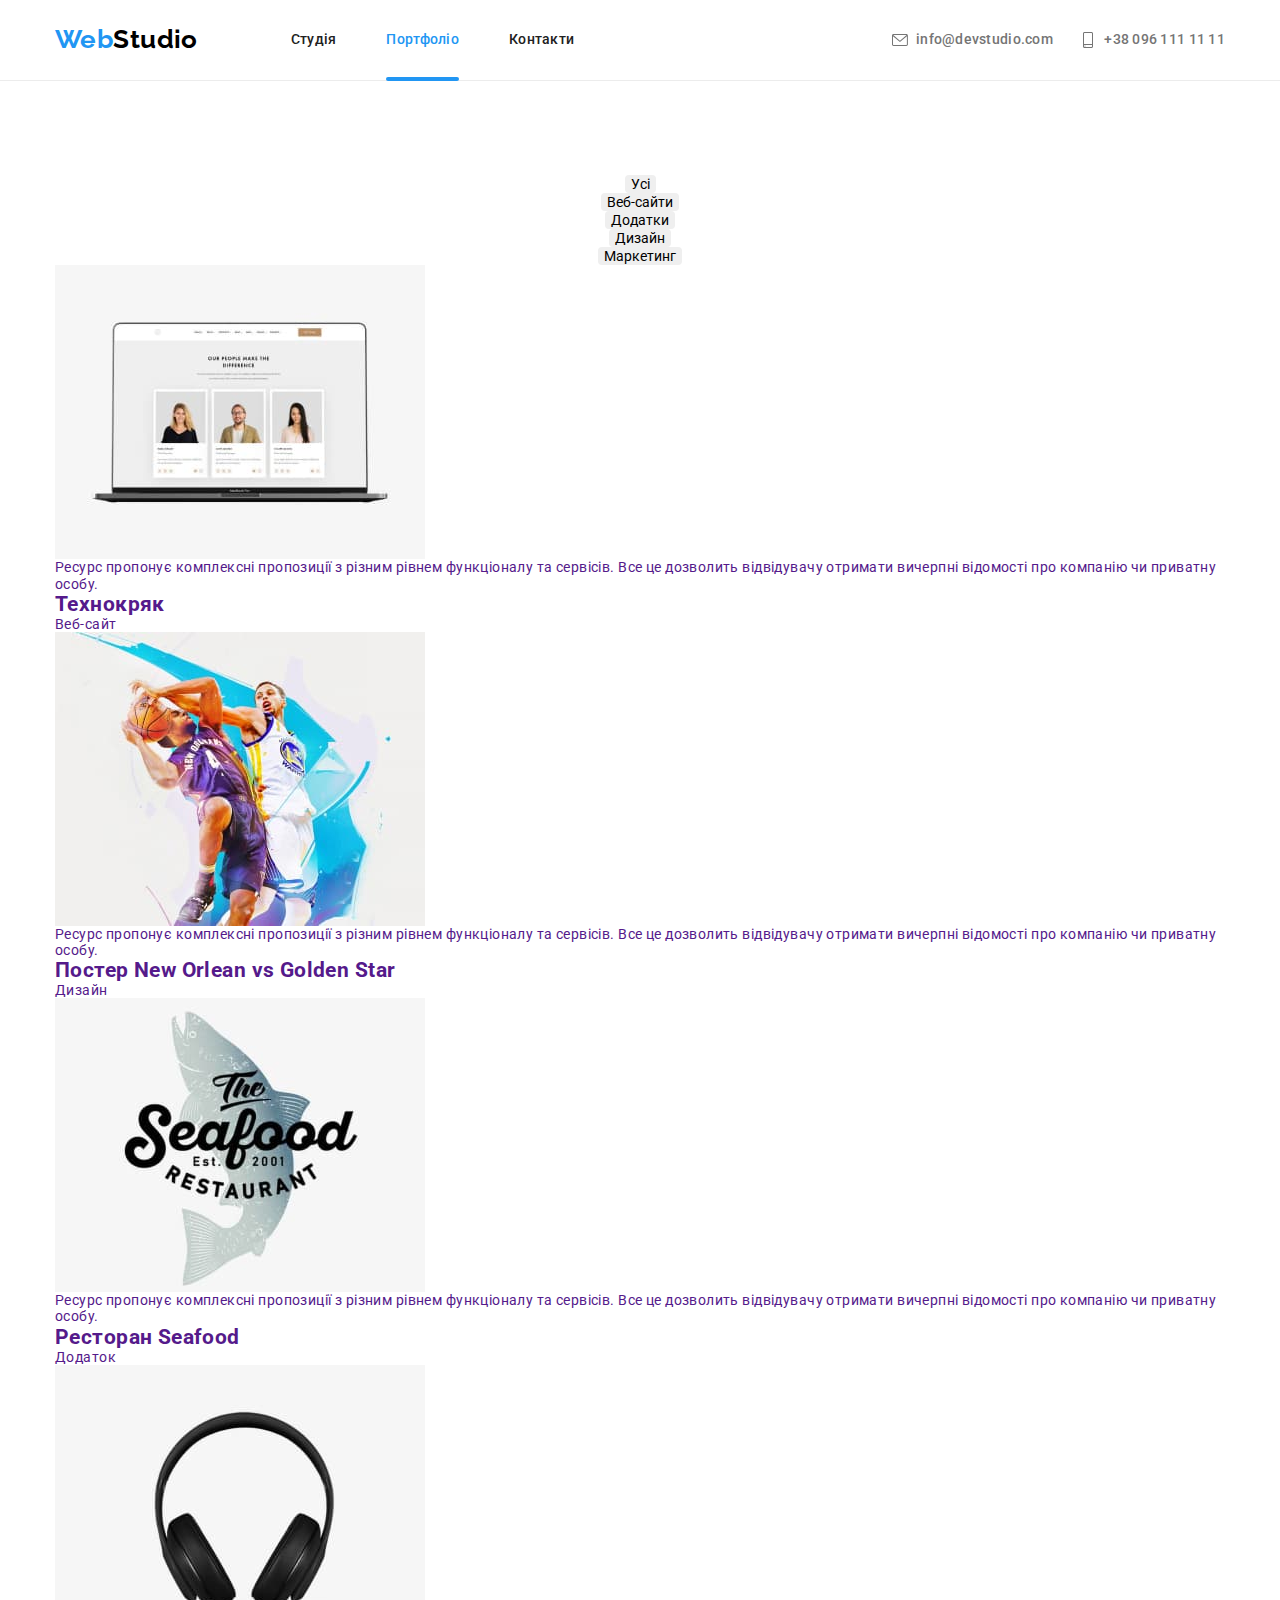
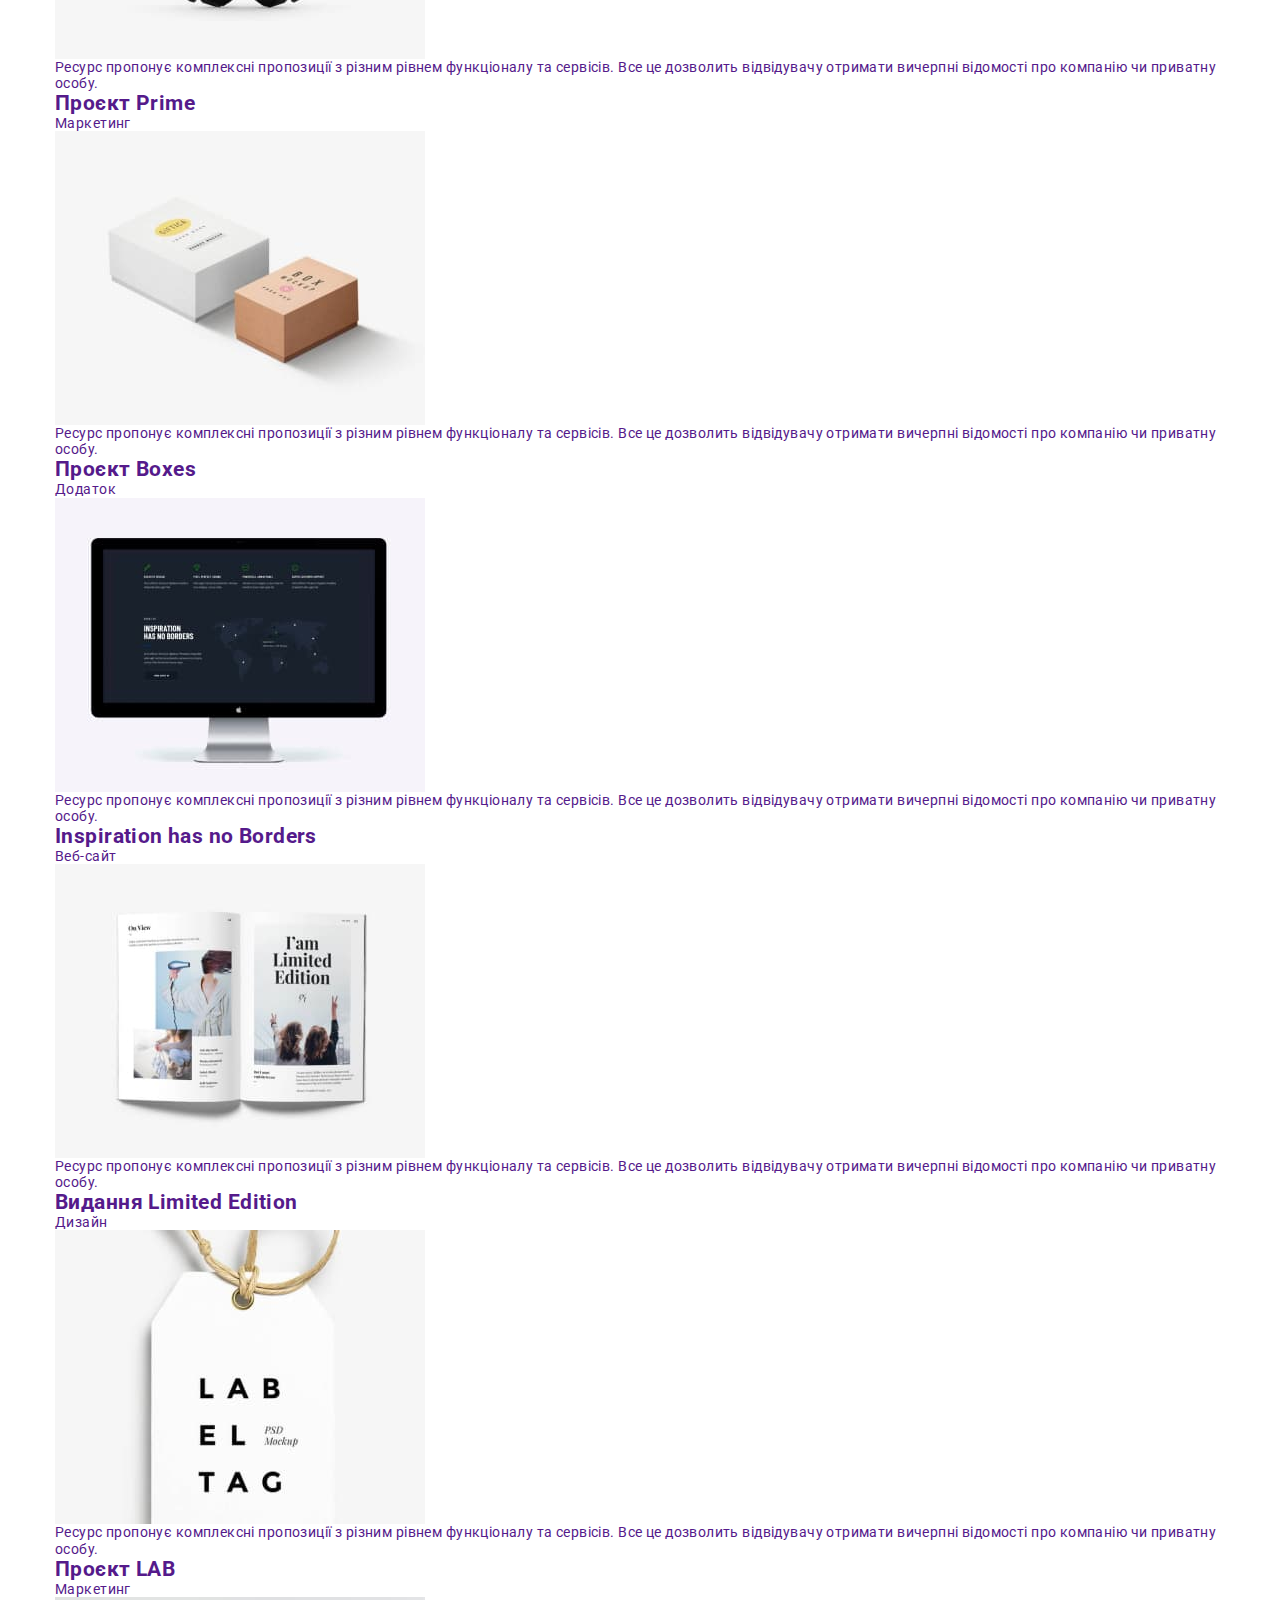
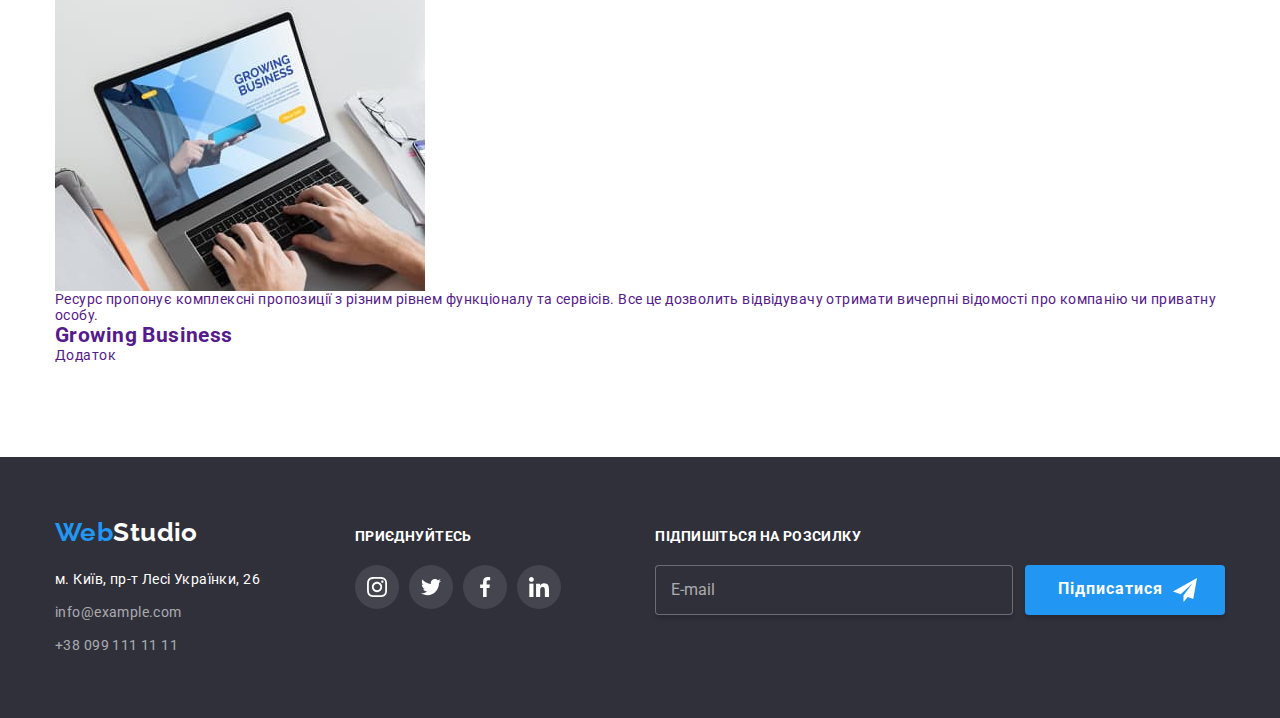
==== commit 22635013: "corected portfolio" ====
--- a/portfolio.html
+++ b/portfolio.html
@@ -92,14 +92,14 @@
         <nav class="mobile-menu-nav">
           <ul class="mobile-menu-nav__container">
             <li class="list">
+              <a class="mobile-menu-nav__link link" href="./index.html"
+                >Студія</a
+              >
+            </li>
+            <li class="list">
               <a
                 class="mobile-menu-nav__link mobile-menu-nav__link_current link"
-                href="./index.html"
-                >Студія</a
-              >
-            </li>
-            <li class="list">
-              <a class="mobile-menu-nav__link link" href="./portfolio.html"
+                href="./portfolio.html"
                 >Портфоліо</a
               >
             </li>
--- a/css/main.min.css
+++ b/css/main.min.css
@@ -0,0 +1 @@
+:root{--primary-font-text: "Roboto", sans-serif;--logo-font-text: "Raleway", sans-serif;--accent-color: #2196f3;--accent-second-color: #000000;--headers-and-names-color: #212121;--border-and-form-icon-color: #212121;--text-color: #757575;--bg-footer-color: #2f303a;--primary-page-color: #ffffff;--secondary-page-color: #f5f4fa;--accent-active-color: #188ce8;--line-shadow-color: #ececec;--translucent-page-color: #ffffff99;--project-border-color: #eeeeee;--bg-hero-color: #c4c4c4;--icon-fill: #afb1b8;--transition-time-end-timing: 250ms cubic-bezier(0.4, 0, 0.2, 1)}.visually-hidden{position:absolute;white-space:nowrap;width:1px;height:1px;overflow:hidden;border:0;padding:0;clip:rect(0 0 0 0);clip-path:inset(50%);margin:-1px}body{font-family:var(--primary-font-text);font-size:14px;letter-spacing:.03em;background-color:var(--primary-page-color);color:var(--text-color)}.container{padding-left:15px;padding-right:15px;margin:auto}@media screen and (min-width: 480px){.container{width:450px;padding-left:auto;padding-right:auto}}@media screen and (min-width: 768px){.container{width:738px}}@media screen and (min-width: 1200px){.container{width:1200px}}h1,h2,h3,h4,p{margin:0}ul,ol{margin:0;padding-left:0}img{display:block;max-width:100%;height:auto}button{display:block;margin:0 auto;cursor:pointer;border:none;border-radius:4px}.list{list-style:none}.link{text-decoration:none}.section{padding-top:60px;padding-bottom:60px}@media screen and (min-width: 1200px){.section{padding-top:94px;padding-bottom:94px}}.page-header__menu{display:none}.page-header__contact{display:none}.page-header{border-bottom:1px solid var(--line-shadow-color)}@media screen and (max-width: 767px){.page-header__container{display:flex;justify-content:space-between}.page-header{padding-top:10px;padding-bottom:9px}.page-header__btn{background-color:rgba(0,0,0,0);line-height:0;border:0;padding:0;margin:0}.page-header__icon-burger{width:40px;height:40px}}@media screen and (min-width: 768px){.page-header__btn{display:none}.mobile-menu{display:none}.page-header__menu{display:block}.page-header__container{display:flex;align-items:center}.page-header__contact{display:flex;flex-direction:column;row-gap:10px;margin-left:auto}.page-header__item_width-email{width:138px}.page-header__item_width-tell{width:123px}.page-header__contacts-link{display:flex;justify-content:space-between;align-items:center;font-weight:500;font-size:12px;line-height:1.2;letter-spacing:.02em;color:var(--text-color);fill:currentColor;transition:color var(--transition-time-end-timing)}.page-header__contacts-link:hover,.page-header__contacts-link:focus{color:var(--accent-color)}}@media screen and (min-width: 1200px){.page-header__contact{display:flex;flex-direction:row;column-gap:30px}.page-header__item_width-email{width:161px}.page-header__item_width-tell{width:142px}.page-header__contacts-link{display:flex;justify-content:space-between;align-items:center;font-weight:500;font-size:14px;line-height:1.1;padding:32px 0}}.logo{display:flex;font-family:var(--logo-font-text);font-weight:700;font-size:24px;line-height:1.1;color:var(--accent-color)}@media screen and (min-width: 768px){.page-header__logo{margin-right:87px}}@media screen and (min-width: 1200px){.logo{font-weight:700;font-size:26px;line-height:1.2}.page-header__logo{margin-right:93px}}.page-header__logo_black-text{color:var(--accent-second-color)}.page-footer__logo{margin-bottom:20px}.page-footer__logo_white-text{color:var(--primary-page-color)}.menu{display:flex;column-gap:50px}.menu__link{position:relative;display:block;padding-top:32px;padding-bottom:32px;font-weight:500;font-size:14px;line-height:1.1;letter-spacing:.02em;color:var(--headers-and-names-color);transition:color var(--transition-time-end-timing)}.menu__link:hover,.menu__link:focus{color:var(--accent-color)}.menu__link::before{content:"";position:absolute;left:0;bottom:-1px;width:100%;height:4px;border-radius:2px;transform:scaleX(0);transition:background-color var(--transition-time-end-timing),transform var(--transition-time-end-timing)}.menu__link:hover::before,.menu__link:focus::before{background-color:var(--accent-color);transform:scaleX(1)}@media screen and (max-width: 768px){.mobile-menu{position:fixed;top:0;left:0;z-index:777;width:100%;height:100%;visibility:hidden;opacity:0;pointer-events:none;transition:visibility var(--transition-time-end-timing)}.mobile-menu.is-open{visibility:visible;opacity:1;pointer-events:auto;background-color:var(--primary-page-color);box-shadow:0px 4px 8px rgba(0,0,0,.04),0px 2px 4px rgba(0,0,0,.08),0px 1px 3px rgba(0,0,0,.16)}.mobile-menu__container{position:relative;display:flex;flex-direction:column;height:100%;padding:48px 40px}}@media screen and (max-width: 768px)and (max-width: 440px){.mobile-menu__container{padding-left:5vw}}@media screen and (max-width: 768px){.mobile-menu__btn{position:absolute;top:10px;right:15px;width:40px;height:40px;background-color:rgba(0,0,0,0);border:0;line-height:0;padding:0;margin:0;color:var(--border-and-form-icon-color)}}@media screen and (max-width: 768px){.mobile-menu__icon-close{width:30px;height:30px;transition:fill var(--transition-time-end-timing)}.mobile-menu__btn:hover .mobile-menu__icon-close,.mobile-menu__btn:focus .mobile-menu__icon-close{fill:var(--accent-color)}}@media screen and (max-width: 768px){.mobile-menu-nav{margin-bottom:auto}}@media screen and (max-width: 768px){.mobile-menu-nav__container{display:flex;flex-direction:column;row-gap:32px}}@media screen and (max-width: 768px){.mobile-menu-nav__link{font-weight:500;font-size:40px;line-height:1.1;letter-spacing:.02em;color:var(--headers-and-names-color)}}@media screen and (max-width: 768px)and (max-width: 440px){.mobile-menu-nav__link{font-size:9vw}}@media screen and (max-width: 768px){.mobile-menu-nav__link_current{color:var(--accent-color)}}@media screen and (max-width: 768px){.mobile-menu-contacts{display:flex;flex-direction:column;row-gap:32px;margin-bottom:64px}}@media screen and (max-width: 768px){.mobile-menu-contacts__tell{font-weight:500;font-size:34px;line-height:1.1;letter-spacing:.02em;color:var(--accent-color)}}@media screen and (max-width: 768px)and (max-width: 440px){.mobile-menu-contacts__tell{font-size:7.5vw}}@media screen and (max-width: 768px){.mobile-menu-contacts__email{font-weight:500;font-size:24px;line-height:1.1;letter-spacing:.02em;color:inherit}}@media screen and (max-width: 768px)and (max-width: 440px){.mobile-menu-contacts__email{font-size:5.5vw}}@media screen and (max-width: 768px){.mobile-menu-social{display:flex}}@media screen and (max-width: 768px){.mobile-menu-social__item{padding-left:10px;padding-bottom:5px}.mobile-menu-social__item:not(:last-child){padding-right:10px;border-right:1px solid rgba(33,33,33,.2)}.mobile-menu-social__item:nth-child(1){padding-left:0}}@media screen and (max-width: 768px){.mobile-menu-social__link{font-weight:500;font-size:18px;line-height:1.2;letter-spacing:.02em;color:var(--accent-color)}}@media screen and (max-width: 768px)and (max-width: 440px){.mobile-menu-social__link{font-size:4vw}}.menu__link_current{color:var(--accent-color)}.menu__link_current::after{content:"";position:absolute;left:0;bottom:-1px;width:100%;height:4px;border-radius:2px;background-color:var(--accent-color)}.button{font-family:inherit;font-weight:700;font-size:16px;line-height:1.8;letter-spacing:.06em;color:var(--primary-page-color);background-color:var(--accent-color);box-shadow:0px 4px 4px rgba(0,0,0,.15);transition:background-color var(--transition-time-end-timing),box-shadow var(--transition-time-end-timing)}.button:active,.button:hover,.button:focus{background-color:var(--accent-active-color);box-shadow:0px 4px 4px rgba(0,0,0,.15)}.page-footer{padding-top:60px;padding-bottom:60px;background-color:var(--bg-footer-color)}.page-footer__container{display:flex;flex-direction:column;align-items:center;row-gap:60px}.page-footer__address_container{display:flex;flex-direction:column;align-items:center}.page-footer__address{display:flex;flex-direction:column;align-items:center;row-gap:8px}.page-footer__address-link{font-style:normal;font-weight:400;font-size:14px;line-height:1.7;color:var(--primary-page-color);transition:color var(--transition-time-end-timing)}.page-footer__address-link:hover,.page-footer__address-link:focus{color:var(--accent-color)}.page-footer__contacts{font-style:normal;font-weight:400;font-size:14px;line-height:1.7;text-align:center;color:var(--translucent-page-color);transition:color var(--transition-time-end-timing)}.page-footer__contacts:hover,.page-footer__contacts:focus{color:var(--accent-color)}.page-footer__label{font-weight:700;font-size:14px;line-height:1.1;text-transform:uppercase;text-align:center;color:var(--primary-page-color);margin-bottom:20px}.page-footer__social-list{display:flex;column-gap:10px}.page-footer__social-list-item{width:44px;height:44px}.page-footer__social-links{display:flex;align-items:center;justify-content:center;width:100%;height:100%;color:var(--primary-page-color);fill:currentColor;background-color:rgba(255,255,255,.1);border-radius:50%;transition:background-color var(--transition-time-end-timing)}.page-footer__social-links:hover,.page-footer__social-links:focus{background-color:var(--accent-color)}@media screen and (min-width: 768px){.page-footer__container{flex-direction:row;flex-wrap:wrap;align-items:flex-start;justify-content:space-around}}@media screen and (min-width: 1200px){.page-footer__container{display:flex;justify-content:space-between;align-items:baseline;row-gap:unset}.page-footer__address_container{align-items:flex-start;margin-bottom:0}.page-footer__address{align-items:flex-start;row-gap:9px}.page-footer__label{text-align:left}}@media screen and (max-width: 767px){.subscription-form{width:100%}}.subscription-form__label{display:block;font-weight:700;font-size:14px;line-height:1.1;text-transform:uppercase;text-align:center;color:var(--primary-page-color);margin-bottom:20px}.subscription-form__field{width:100%;height:50px;padding-left:15px;margin-bottom:20px;color:var(--primary-page-color);background-color:var(--bg-footer-color);border:1px solid rgba(255,255,255,.3);border-radius:4px;box-shadow:0px 4px 4px rgba(0,0,0,.15)}.subscription-form__field::placeholder{font-weight:400;font-size:16px;line-height:1.3;color:rgba(255,255,255,.6)}.subscription-form__btn{display:flex;align-items:center;column-gap:10px;padding:10px 28px;fill:var(--primary-page-color)}@media screen and (min-width: 768px){.subscription-form__field{width:450px}}@media screen and (min-width: 1200px){.subscription-form__container{display:flex}.subscription-form__label{text-align:left}.subscription-form__field{width:358px;margin-bottom:0;margin-right:12px}}.backdrop{position:fixed;left:0;top:0;width:100%;height:100%;z-index:777;padding:94px 15px;padding-top:93px;background-color:rgba(0,0,0,.2);transition:opacity var(--transition-time-end-timing);overflow-y:scroll}.is-hidden{visibility:hidden;opacity:0;pointer-events:none}.modal{position:relative;margin:0 auto;padding:40px;background-color:var(--primary-page-color);box-shadow:0px 1px 3px rgba(0,0,0,.12),0px 1px 1px rgba(0,0,0,.14),0px 2px 1px rgba(0,0,0,.2);border-radius:4px}@media screen and (max-width: 390px){.modal{padding:10vw;padding-top:40px}}.modal__btn-close{position:absolute;top:8px;right:8px;display:flex;align-items:center;justify-content:center;width:30px;height:30px;padding:0;fill:var(--accent-second-color);background-color:var(--primary-page-color);border:1px solid rgba(0,0,0,.1);border-radius:50%;transition:fill var(--transition-time-end-timing)}.modal__btn-close:hover,.modal__btn-close:focus{fill:var(--accent-color)}@media screen and (max-width: 767px){.modal{max-width:450px}}@media screen and (min-width: 768px){.modal{position:absolute;left:50%;top:50%;width:450px;height:609px;background-color:var(--primary-page-color);transform:translate(-50%, -50%) translateY(0);transition:transform var(--transition-time-end-timing),visibility var(--transition-time-end-timing)}.backdrop.is-hidden .modal{transform:translate(-50%, -50%) translateY(100%)}}@media screen and (min-width: 1200px){.modal{width:528px;height:581px}}@media screen and (min-width: 480px){.form__btn{padding:10px 52px}}.form__title{font-weight:700;font-size:20px;line-height:1.1;text-align:center;color:var(--headers-and-names-color);margin-bottom:12px}@media screen and (max-width: 390px){.form__title{font-size:5vw}}.form__field{display:block;margin-bottom:10px}.form__label{display:block;font-weight:400;font-size:12px;line-height:1.2;letter-spacing:.01em;margin-bottom:4px}.form__input{display:block;width:100%;height:40px;padding-left:42px;border:1px solid rgba(33,33,33,.2);border-radius:4px;outline:none;transition:border var(--transition-time-end-timing)}.form__input:focus,.form__input:hover{border:1px solid var(--accent-color)}.form__icon-thumb{position:relative;display:block}.form__icon{position:absolute;top:50%;left:12px;transform:translateY(-50%);fill:var(--border-and-form-icon-color);transition:fill var(--transition-time-end-timing)}.form__input:hover+.form__icon,.form__input:focus+.form__icon{fill:var(--accent-color)}.form__comment{display:block;margin-bottom:20px}.form__comment-area{resize:none;display:block;width:100%;height:120px;padding:12px 16px;border:1px solid rgba(33,33,33,.2);border-radius:4px;outline:none;transition:border var(--transition-time-end-timing)}.form__comment-area:focus,.form__comment-area:hover{border:1px solid var(--accent-color)}.form__comment-area::placeholder{font-weight:400;font-size:12px;line-height:1.2;letter-spacing:.01em;color:rgba(117,117,117,.5)}.form__check-field{display:inline-flex;align-items:center;font-weight:400;font-size:12px;line-height:1.2;color:var(--text-color);margin-bottom:30px}@media screen and (max-width: 390px){.form__check-field{font-size:3vw}}.form__own-checkbox{width:16px;height:15px;margin-right:8px;border:2px solid var(--border-and-form-icon-color);border-radius:2px;transition:background-color var(--transition-time-end-timing),border-color var(--transition-time-end-timing),box-shadow var(--transition-time-end-timing)}.form__checkbox:checked+.form__own-checkbox{background-color:var(--accent-color);border-color:var(--accent-color)}.form__checkbox:not(:checked):focus+.form__own-checkbox{box-shadow:0 0 1px 2px var(--accent-color);border-color:var(--accent-color)}.form__checkbox:checked:focus+.form__own-checkbox{box-shadow:0 0 1px 2px var(--accent-color);border-color:var(--accent-color)}.form__checkbox-icon{display:none;fill:var(--primary-page-color)}.form__checkbox:checked+.form__own-checkbox .form__checkbox-icon{display:block}.form__policy-link{color:var(--accent-color);transition:text-shadow var(--transition-time-end-timing),color var(--transition-time-end-timing)}.form__policy-link:hover,.form__policy-link:focus{color:var(--accent-active-color);text-shadow:0px 3px 3px rgba(0,0,0,.15)}@media screen and (max-width: 480px){.form__check-field{display:inline-block}.form__btn{padding:1.8vw 10.5vw;font-size:3.2vw}}@media screen and (min-width: 1200px){.form{width:448px}.form__check-field{display:flex;font-weight:400;font-size:14px;line-height:1.7}}.hero{padding:118px 0;background-size:cover;background-repeat:no-repeat;background-color:var(--bg-hero-color);background-image:linear-gradient(to right, rgba(47, 48, 58, 0.4), rgba(47, 48, 58, 0.4)),url(../images/images1/mobil/bg-hero.jpg)}.hero__slogan{font-weight:900;font-size:26px;line-height:1.6;text-align:center;letter-spacing:.06em;text-transform:uppercase;color:var(--primary-page-color);margin-bottom:30px}@media screen and (min-device-pixel-ratio: 2)and (max-width: 767px),screen and (min-resolution: 192dpi)and (max-width: 767px),screen and (min-resolution: 2dppx)and (max-width: 767px){.hero{background-image:linear-gradient(to right, rgba(47, 48, 58, 0.4), rgba(47, 48, 58, 0.4)),url(../images/images1/mobil/bg-hero@2x.jpg)}}.hero__btn{padding:10px 24px}@media screen and (min-width: 768px){.hero{background-image:linear-gradient(to right, rgba(47, 48, 58, 0.4), rgba(47, 48, 58, 0.4)),url(../images/images1/tablet/bg-hero.jpg)}}@media screen and (min-width: 768px)and (min-device-pixel-ratio: 2)and (min-width: 768px),screen and (min-width: 768px)and (min-resolution: 192dpi)and (min-width: 768px),screen and (min-width: 768px)and (min-resolution: 2dppx)and (min-width: 768px){.hero{background-image:linear-gradient(to right, rgba(47, 48, 58, 0.4), rgba(47, 48, 58, 0.4)),url(../images/images1/tablet/bg-hero@2x.jpg)}}@media screen and (min-width: 768px){.hero__slogan{max-width:360px;margin:0 auto;margin-bottom:30px}}@media screen and (min-width: 1200px){.hero{padding:200px 0;margin:0 auto;max-width:1600px;background-image:linear-gradient(to right, rgba(47, 48, 58, 0.4), rgba(47, 48, 58, 0.4)),url(../images/images1/desktop/bg-hero.jpg)}}@media screen and (min-width: 1200px)and (min-device-pixel-ratio: 2)and (min-width: 768px),screen and (min-width: 1200px)and (min-resolution: 192dpi)and (min-width: 768px),screen and (min-width: 1200px)and (min-resolution: 2dppx)and (min-width: 768px){.hero{background-image:linear-gradient(to right, rgba(47, 48, 58, 0.4), rgba(47, 48, 58, 0.4)),url(../images/images1/desktop/bg-hero@2x.jpg)}}@media screen and (min-width: 1200px){.hero__slogan{font-weight:900;font-size:44px;line-height:1.4;max-width:696px}}@media screen and (min-width: 1200px){.hero__btn{padding:10px 32px}}.features__thumb{display:flex;align-items:center;justify-content:center;width:100%;height:120px;margin-bottom:30px;background-color:var(--secondary-page-color);border-radius:4px}.features__list{display:flex;flex-direction:column;row-gap:30px}.features__item{width:100%}.features__label{font-weight:700;font-size:14px;line-height:1.1;text-transform:uppercase;text-align:center;color:var(--headers-and-names-color);margin-bottom:10px}.features__description{font-weight:400;font-size:14px;line-height:1.7;color:var(--text-color)}@media screen and (min-width: 768px){.features__comtainer{padding:0}.features__list{display:flex;flex-direction:row;flex-wrap:wrap;gap:30px}.features__item{width:354px}.features__label{text-align:left}}@media screen and (min-width: 1200px){.features__comtainer{padding:0 15px}.features__list{column-gap:30px}.features__item{width:270px}}@media screen and (max-width: 1199px){.directions{display:none}}.directions{padding-top:0}.directions__header{font-weight:700;font-size:36px;line-height:1.2;text-align:center;color:var(--headers-and-names-color);margin-bottom:50px}.directions__list{display:flex;column-gap:30px}.directions__item{position:relative}.directions__label{position:absolute;bottom:0;display:flex;justify-content:center;align-items:center;width:100%;height:70px;font-weight:700;font-size:14px;line-height:1.1;text-transform:uppercase;color:var(--primary-page-color);background-color:rgba(47,48,58,.8)}.team{background-color:var(--secondary-page-color)}.team__header{font-weight:700;font-size:28px;line-height:1.2;text-align:center;color:var(--headers-and-names-color);margin-bottom:30px}.team__list{display:flex;flex-direction:column;row-gap:30px}.team__list-item{background-color:var(--primary-page-color);box-shadow:0px 1px 3px rgba(0,0,0,.12),0px 1px 1px rgba(0,0,0,.14),0px 2px 1px rgba(0,0,0,.2);border-radius:0px 0px 4px 4px}.team__card{padding-top:30px;padding-bottom:24px}.team__names{font-weight:500;font-size:16px;line-height:1.9;text-align:center;color:var(--headers-and-names-color);margin-bottom:10px}.team__profession{font-weight:400;font-size:16px;line-height:1.9;text-align:center;color:var(--text-color);margin-bottom:16px}.team__social-list{display:flex;justify-content:center;column-gap:10px}.team__social-list-item{width:44px;height:44px}.team__social-links{display:flex;width:100%;height:100%;border-radius:50%;color:var(--icon-fill);fill:currentColor;transition:color var(--transition-time-end-timing),background-color var(--transition-time-end-timing)}.team__social-links:hover,.team__social-links:focus{color:var(--primary-page-color);background-color:var(--accent-color)}@media screen and (min-width: 768px){.team__list{flex-direction:row;flex-wrap:wrap;gap:30px}.team__container{padding:0}}@media screen and (min-width: 1200px){.team__header{font-weight:700;font-size:36px;line-height:1.2;margin-bottom:50px}.team__list{column-gap:30px}.team__card{padding-bottom:30px}.team__container{padding:0 15px}}.customers__header{font-weight:700;font-size:28px;line-height:1.2;text-align:center;color:var(--headers-and-names-color);margin-bottom:30px}.customers__list{display:flex;flex-wrap:wrap;gap:30px}.customers__list-item{width:calc((100% - 30px)/2);height:92px}.customers__link{display:flex;align-items:center;justify-content:center;width:100%;height:100%;color:var(--icon-fill);border:1px solid var(--icon-fill);border-radius:4px;fill:currentColor;transition:color var(--transition-time-end-timing),border-color var(--transition-time-end-timing)}.customers__link:hover,.customers__link:focus{color:var(--accent-color);border-color:var(--accent-color)}@media screen and (min-width: 768px){.customers__container{padding:0}.customers__list-item{width:226px}}@media screen and (min-width: 1200px){.customers__container{padding:0 15px}.customers__header{font-weight:700;font-size:36px;line-height:1.2;margin-bottom:50px}.customers__list-item{width:170px}}/*# sourceMappingURL=main.min.css.map */